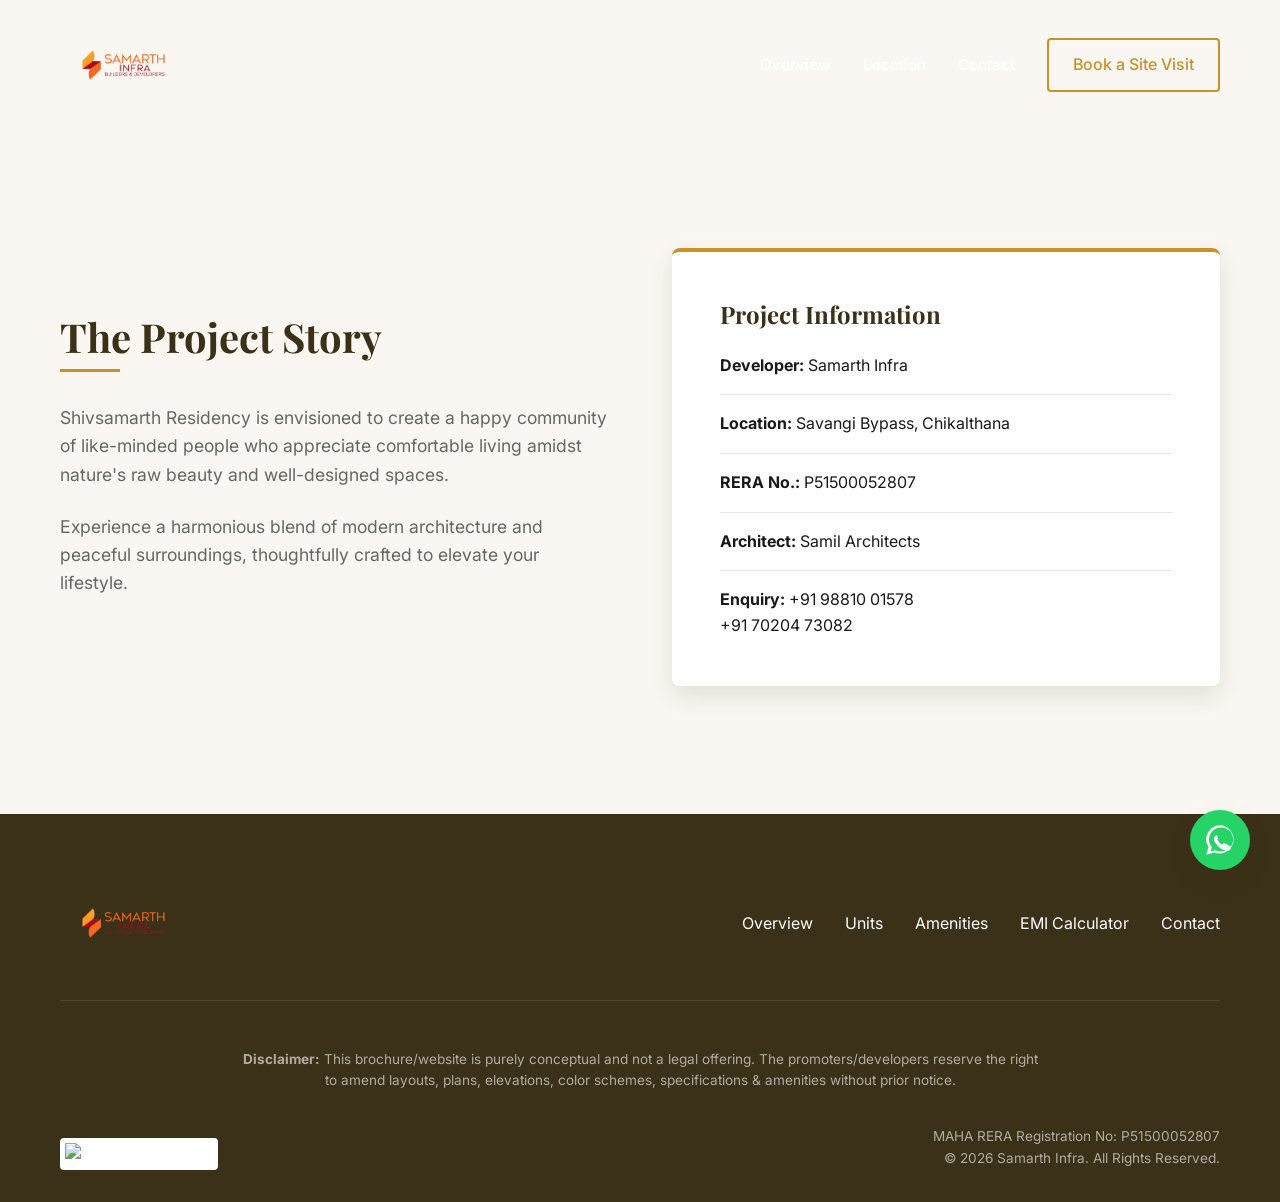
==== about.html @ a3a8f121 "commit" ====
<!DOCTYPE html>
<html lang="en">
<head>
    <meta charset="UTF-8">
    <meta name="viewport" content="width=device-width, initial-scale=1.0">
    <title>About Us - Shivsamarth Residency</title>
    <meta name="description" content="Learn more about Shivsamarth Residency and Samarth Infra developers.">
    
    <!-- Google Fonts -->
    <link rel="preconnect" href="https://fonts.googleapis.com">
    <link rel="preconnect" href="https://fonts.gstatic.com" crossorigin>
    <link href="https://fonts.googleapis.com/css2?family=Inter:wght@400;500;600;700&family=Playfair+Display:ital,wght@0,500;0,600;0,700;1,500&display=swap" rel="stylesheet">
    
    <!-- CSS -->
    <link rel="stylesheet" href="styles.css">
    <style>
        /* Add top padding to account for sticky navbar on standalone pages */
        .page-content {
            padding-top: 120px;
        }
    </style>
</head>
<body>

    <!-- Sticky Navigation Bar -->
    <nav id="navbar" class="navbar scrolled">
        <div class="nav-container">
            <a href="index.html" class="logo"><img src="assets/logo.png" alt="Samarth Infra Logo" class="logo-img"></a>
            
            <div class="nav-links">
                <a href="about.html" class="active">Overview</a>
                <a href="index.html#location">Location</a>
                <a href="contact.html">Contact</a>
                <a href="contact.html" class="btn btn-gold nav-cta">Book a Site Visit</a>
            </div>

            <button class="hamburger" id="hamburger" aria-label="Toggle navigation">
                <span class="bar"></span>
                <span class="bar"></span>
                <span class="bar"></span>
            </button>
        </div>
    </nav>

    <!-- Mobile Menu Overlay -->
    <div id="mobile-menu" class="mobile-menu">
        <div class="mobile-nav-links">
            <a href="about.html" class="mobile-link">Overview</a>
            <a href="index.html#units" class="mobile-link">Units</a>
            <a href="index.html#specifications" class="mobile-link">Amenities</a>
            <a href="index.html#location" class="mobile-link">Location</a>
            <a href="contact.html" class="mobile-link">Contact</a>
            <a href="contact.html" class="btn btn-gold mobile-cta">Book a Site Visit</a>
        </div>
    </div>

    <!-- Page Content -->
    <div class="page-content">
        <!-- About the Project -->
        <section id="about" class="about section-reveal visible">
            <div class="container about-container">
                <div class="about-text">
                    <h2 class="section-title">The Project Story</h2>
                    <p>Shivsamarth Residency is envisioned to create a happy community of like-minded people who appreciate comfortable living amidst nature's raw beauty and well-designed spaces.</p>
                    <p>Experience a harmonious blend of modern architecture and peaceful surroundings, thoughtfully crafted to elevate your lifestyle.</p>
                </div>
                <div class="about-card">
                    <h3>Project Information</h3>
                    <ul class="info-list">
                        <li><strong>Developer:</strong> Samarth Infra</li>
                        <li><strong>Location:</strong> Savangi Bypass, Chikalthana</li>
                        <li><strong>RERA No.:</strong> P51500052807</li>
                        <li><strong>Architect:</strong> Samil Architects</li>
                        <li><strong>Enquiry:</strong> +91 98810 01578 <br> +91 70204 73082</li>
                    </ul>
                </div>
            </div>
        </section>
    </div>

    <!-- Footer -->
    <footer id="footer" class="footer">
        <div class="container">
            <div class="footer-top">
                <div class="footer-logo">
                    <a href="index.html"><img src="assets/logo.png" alt="Samarth Infra Logo" class="logo-img"></a>
                </div>
                <div class="footer-links">
                    <a href="about.html">Overview</a>
                    <a href="index.html#units">Units</a>
                    <a href="index.html#specifications">Amenities</a>
                    <a href="index.html#emi">EMI Calculator</a>
                    <a href="contact.html">Contact</a>
                </div>
            </div>
            <div class="footer-bottom">
                <p class="disclaimer">
                    <strong>Disclaimer:</strong> This brochure/website is purely conceptual and not a legal offering. The promoters/developers reserve the right to amend layouts, plans, elevations, color schemes, specifications & amenities without prior notice.
                </p>
                <div class="footer-meta" style="display:flex; justify-content:space-between; align-items:flex-end;">
                    <div class="footer-qr" style="margin-top: 1rem;">
                        <img src="https://api.qrserver.com/v1/create-qr-code/?size=100x100&data=https://maharerait.mahaonline.gov.in/PrintPreview/PrintPreview?q=P51500052807" alt="MahaRERA QR Code" style="background:#fff; padding:5px; border-radius:4px;">
                    </div>
                    <div style="text-align: right;">
                        <p>MAHA RERA Registration No: P51500052807</p>
                        <p>&copy; 2026 Samarth Infra. All Rights Reserved.</p>
                    </div>
                </div>
            </div>
        </div>
    </footer>

    <!-- Floating Mobile "Book Site Visit" Bar (Mobile Only) -->
    <div class="mobile-sticky-bottom">
        <a href="contact.html" class="btn btn-gold-filled w-100">Book A Site Visit</a>
    </div>

    <!-- Floating WhatsApp Button -->
    <a href="https://wa.me/919881001578?text=Hi,%20I'm%20interested%20in%20Shivsamarth%20Residency.%20Please%20share%20details." class="whatsapp-float" target="_blank" aria-label="Chat on WhatsApp">
        <svg viewBox="0 0 32 32" fill="currentColor"><path d="M16 2a13 13 0 0 0-11 20l-2 7 7-2a13 13 0 1 0 6-25zm0 24a11 11 0 0 1-5-1l-4 1 1-4a11 11 0 1 1 8 4zm5-7c-.3 0-1.5-.7-1.7-.8-.2-.1-.4-.2-.5.1-.2.2-.6.8-.8 1-.1.2-.3.2-.6.1-1-.4-1.9-.9-2.7-1.8-.6-.7-1.1-1.6-1.5-2.5-.1-.2 0-.3.1-.4.1-.1.2-.3.4-.4.1-.1.2-.3.2-.4s-.1-.3-.2-.5c-.1-.3-.5-1.2-.7-1.7-.2-.4-.3-.4-.5-.4h-.4c-.2 0-.4.1-.6.3-.6.6-1.5 1.5-1.5 3.3s1.5 3.7 1.8 3.9c.2.3 2.6 4.1 6.3 5.7 2.2.9 3.5 1 4.5.9 1.1-.1 2.3-.9 2.6-1.9.3-1 .3-1.8.2-1.9-.2-.2-.4-.3-.7-.4z"/></svg>
    </a>

    <!-- Scripts -->
    <script src="script.js"></script>
</body>
</html>
---- styles.css ----
/* ==========================================================================
   CSS Variables & Reset
   ========================================================================== */
:root {
    --primary-dark: #3B3018; /* Deep Olive/Dark Brown */
    --accent-gold: #C8922A; /* Warm Gold/Amber */
    --accent-gold-hover: #b07e21;
    --bg-cream: #FAF7F2; /* Off-white Cream */
    --bg-white: #FFFFFF;
    --text-dark: #1a1a1a;
    --text-light: #666666;
    --border-color: #e5e5e5;
    
    --font-heading: 'Playfair Display', serif;
    --font-body: 'Inter', sans-serif;
    
    --transition: all 0.3s ease;
    --shadow-sm: 0 2px 8px rgba(0,0,0,0.05);
    --shadow-md: 0 4px 12px rgba(59, 48, 24, 0.08);
    --shadow-lg: 0 10px 24px rgba(59, 48, 24, 0.12);
}

* {
    margin: 0;
    padding: 0;
    box-sizing: border-box;
}

html {
    scroll-behavior: smooth;
    font-size: 16px;
}

body {
    font-family: var(--font-body);
    background-color: var(--bg-cream);
    color: var(--text-dark);
    line-height: 1.6;
    overflow-x: hidden;
}

h1, h2, h3, h4, h5, h6 {
    font-family: var(--font-heading);
    color: var(--primary-dark);
    line-height: 1.2;
}

a {
    text-decoration: none;
    color: inherit;
    transition: var(--transition);
}

ul {
    list-style: none;
}

img, svg {
    max-width: 100%;
    height: auto;
    display: block;
}

/* ==========================================================================
   Utility Classes
   ========================================================================== */
.container {
    max-width: 1200px;
    margin: 0 auto;
    padding: 0 20px;
}

.text-center { text-align: center; }
.mt-2 { margin-top: 0.5rem; }
.mt-3 { margin-top: 1rem; }
.mt-4 { margin-top: 2rem; }
.mb-4 { margin-bottom: 2rem; }
.w-100 { width: 100%; }
.text-gold { color: var(--accent-gold); }
.text-muted { color: var(--text-light); }
.text-small { font-size: 0.875rem; }

.section-title {
    font-size: 2.5rem;
    margin-bottom: 2rem;
    position: relative;
    display: inline-block;
}

.text-center .section-title {
    display: block;
}

.section-title::after {
    content: '';
    display: block;
    width: 60px;
    height: 3px;
    background: var(--accent-gold);
    margin: 0.5rem 0 0;
}

.text-center .section-title::after {
    margin: 0.5rem auto 0;
}

/* Scroll Animation Base */
.section-reveal {
    opacity: 0;
    transform: translateY(30px);
    transition: opacity 0.8s ease-out, transform 0.8s ease-out;
}
.section-reveal.visible {
    opacity: 1;
    transform: translateY(0);
}

/* Buttons */
.btn {
    display: inline-block;
    padding: 12px 24px;
    border-radius: 4px;
    font-weight: 500;
    cursor: pointer;
    text-align: center;
    border: 2px solid transparent;
}

.btn-gold {
    color: var(--accent-gold);
    border-color: var(--accent-gold);
}

.btn-gold:hover {
    background: var(--accent-gold);
    color: var(--bg-white);
}

.btn-gold-filled {
    background: var(--accent-gold);
    color: var(--bg-white);
}

.btn-gold-filled:hover {
    background: var(--accent-gold-hover);
}

.btn-outline {
    border-color: var(--bg-white);
    color: var(--bg-white);
}

.btn-outline:hover {
    background: var(--bg-white);
    color: var(--primary-dark);
}

/* Cards */
.card {
    background: var(--bg-white);
    border-radius: 8px;
    padding: 2rem;
    box-shadow: var(--shadow-md);
}

/* ==========================================================================
   Placeholders
   ========================================================================== */
.img-placeholder {
    background: #e0e0e0;
    display: flex;
    align-items: center;
    justify-content: center;
    color: #888;
    text-align: center;
    font-weight: 500;
    min-height: 300px;
}

/* ==========================================================================
   Navigation
   ========================================================================== */
.navbar {
    position: fixed;
    top: 0;
    left: 0;
    width: 100%;
    z-index: 1000;
    background: transparent;
    transition: var(--transition);
    padding: 20px 0;
}

.navbar.scrolled {
    background: var(--bg-white);
    box-shadow: var(--shadow-sm);
    padding: 15px 0;
}

.nav-container {
    max-width: 1200px;
    margin: 0 auto;
    padding: 0 20px;
    display: flex;
    justify-content: space-between;
    align-items: center;
}

.logo {
    font-family: var(--font-heading);
    font-size: 1.5rem;
    font-weight: 700;
    color: var(--bg-white);
    display: flex;
    align-items: center;
}

.logo-img {
    height: 90px; /* Increased logo size */
    width: auto;
    object-fit: contain;
}

.navbar.scrolled .logo {
    color: var(--primary-dark);
}

.logo span {
    font-weight: 400;
    font-style: italic;
}

.nav-links {
    display: flex;
    align-items: center;
    gap: 2rem;
}

.nav-links a:not(.btn) {
    color: var(--bg-white);
    font-weight: 500;
    font-size: 0.95rem;
}

.navbar.scrolled .nav-links a:not(.btn) {
    color: var(--text-dark);
}

.nav-links a:not(.btn):hover {
    color: var(--accent-gold);
}

/* Hamburger */
.hamburger {
    display: none;
    background: none;
    border: none;
    cursor: pointer;
}

.hamburger .bar {
    display: block;
    width: 25px;
    height: 3px;
    margin: 5px auto;
    background-color: var(--bg-white);
    transition: var(--transition);
}

.navbar.scrolled .hamburger .bar {
    background-color: var(--primary-dark);
}

/* Mobile Menu */
.mobile-menu {
    position: fixed;
    top: 0;
    right: -100%;
    width: 80%;
    max-width: 300px;
    height: 100vh;
    background: var(--bg-white);
    z-index: 999;
    box-shadow: -5px 0 15px rgba(0,0,0,0.1);
    transition: 0.4s ease;
    display: flex;
    flex-direction: column;
    padding: 80px 30px 30px;
}

.mobile-menu.active {
    right: 0;
}

.mobile-nav-links {
    display: flex;
    flex-direction: column;
    gap: 1.5rem;
}

.mobile-link {
    font-size: 1.2rem;
    font-weight: 500;
    color: var(--primary-dark);
}

.mobile-link:hover {
    color: var(--accent-gold);
}

.mobile-cta {
    margin-top: 1rem;
    text-align: center;
}

/* ==========================================================================
   Hero Section
   ========================================================================== */
.hero {
    position: relative;
    height: 100vh;
    min-height: 600px;
    display: flex;
    align-items: center;
    padding-top: 80px;
}

.hero-slideshow {
    position: absolute;
    top: 0;
    left: 0;
    width: 100%;
    height: 100%;
    z-index: -2;
    overflow: hidden;
}

.hero-slideshow .slide {
    position: absolute;
    top: 0;
    left: 0;
    width: 100%;
    height: 100%;
    object-fit: cover;
    opacity: 0;
    transition: opacity 1.5s ease-in-out;
}

.hero-slideshow .slide.active {
    opacity: 1;
}

.hero-bg-overlay {
    position: absolute;
    top: 0;
    left: 0;
    width: 100%;
    height: 100%;
    background: linear-gradient(rgba(59, 48, 24, 0.7), rgba(59, 48, 24, 0.4));
    z-index: -1;
}

.hero-content {
    max-width: 1200px;
    margin: 0 auto;
    padding: 0 20px;
    width: 100%;
    position: relative;
}

.hero-title {
    font-size: 4rem;
    color: var(--bg-white);
    max-width: 800px;
    margin-bottom: 1rem;
}

.hero-subtitle {
    font-size: 1.25rem;
    color: var(--bg-cream);
    margin-bottom: 2.5rem;
    max-width: 600px;
}

.hero-cta-group {
    display: flex;
    gap: 1rem;
}

.rera-badge {
    position: absolute;
    bottom: -150px;
    right: 20px;
    background: var(--bg-white);
    padding: 10px 20px;
    border-radius: 30px;
    font-size: 0.9rem;
    font-weight: 600;
    color: var(--primary-dark);
    box-shadow: var(--shadow-lg);
    display: flex;
    align-items: center;
    gap: 8px;
    animation: float 3s ease-in-out infinite;
}

.rera-badge .tick {
    color: #28a745;
    background: rgba(40, 167, 69, 0.1);
    border-radius: 50%;
    width: 20px;
    height: 20px;
    display: inline-flex;
    align-items: center;
    justify-content: center;
    font-size: 0.7rem;
}

@keyframes float {
    0% { transform: translateY(0px); }
    50% { transform: translateY(-10px); }
    100% { transform: translateY(0px); }
}

/* ==========================================================================
   Highlights Section
   ========================================================================== */
.highlights {
    padding: 4rem 0;
    background: var(--primary-dark);
    color: var(--bg-white);
    margin-top: -2px; /* Prevent gap */
}

.highlights-grid {
    display: grid;
    grid-template-columns: repeat(5, 1fr);
    gap: 2rem;
    text-align: center;
}

.highlight-card .counter, .highlight-card .counter-text {
    font-size: 3rem;
    font-family: var(--font-heading);
    color: var(--accent-gold);
    margin-bottom: 0.5rem;
}

.highlight-card p {
    font-size: 0.9rem;
    text-transform: uppercase;
    letter-spacing: 1px;
    color: var(--bg-cream);
}

/* ==========================================================================
   About Section
   ========================================================================== */
.about {
    padding: 8rem 0;
}

.about-container {
    display: grid;
    grid-template-columns: 1fr 1fr;
    gap: 4rem;
    align-items: center;
}

.about-text p {
    font-size: 1.1rem;
    color: var(--text-light);
    margin-bottom: 1.5rem;
}

.about-card {
    background: var(--bg-white);
    padding: 3rem;
    border-radius: 8px;
    box-shadow: var(--shadow-lg);
    border-top: 4px solid var(--accent-gold);
}

.about-card h3 {
    margin-bottom: 1.5rem;
    font-size: 1.5rem;
}

.info-list li {
    margin-bottom: 1rem;
    padding-bottom: 1rem;
    border-bottom: 1px solid var(--border-color);
}

.info-list li:last-child {
    margin-bottom: 0;
    padding-bottom: 0;
    border-bottom: none;
}

/* ==========================================================================
   Unit Types Section
   ========================================================================== */
.units {
    padding: 8rem 0;
    background: var(--bg-white);
}

.tabs-nav {
    display: flex;
    justify-content: center;
    gap: 1rem;
    margin-bottom: 3rem;
    flex-wrap: wrap;
}

.tab-btn {
    padding: 12px 24px;
    background: var(--bg-cream);
    border: 1px solid var(--border-color);
    border-radius: 30px;
    font-family: var(--font-body);
    font-weight: 500;
    color: var(--text-light);
    cursor: pointer;
    transition: var(--transition);
}

.tab-btn.active {
    background: var(--primary-dark);
    color: var(--bg-white);
    border-color: var(--primary-dark);
}

.tab-content {
    display: none;
    animation: fadeIn 0.5s ease;
}

.tab-content.active {
    display: block;
}

@keyframes fadeIn {
    from { opacity: 0; transform: translateY(10px); }
    to { opacity: 1; transform: translateY(0); }
}

.unit-layout {
    display: grid;
    grid-template-columns: 1fr 2fr;
    gap: 2rem;
}

.unit-details h3 {
    font-size: 1.8rem;
    margin-bottom: 1rem;
}

.unit-details p {
    margin-bottom: 0.5rem;
}

.unit-details hr {
    border: 0;
    height: 1px;
    background: var(--border-color);
    margin: 1.5rem 0;
}

.unit-details h4 {
    margin-bottom: 1rem;
}

.unit-details ul {
    list-style: disc inside;
    color: var(--text-light);
}

.unit-details ul li {
    margin-bottom: 0.5rem;
}

/* ==========================================================================
   Specifications Section
   ========================================================================== */
.specifications {
    padding: 8rem 0;
}

.specs-grid {
    display: grid;
    grid-template-columns: repeat(4, 1fr);
    gap: 2rem;
}

.spec-card {
    background: var(--bg-white);
    padding: 2rem;
    border-radius: 8px;
    text-align: center;
    border: 1px solid var(--border-color);
    transition: var(--transition);
}

.spec-card:hover {
    transform: translateY(-10px);
    box-shadow: var(--shadow-lg);
    border-color: var(--accent-gold);
}

.spec-icon {
    width: 60px;
    height: 60px;
    margin: 0 auto 1.5rem;
    background: rgba(200, 146, 42, 0.1);
    border-radius: 50%;
    display: flex;
    align-items: center;
    justify-content: center;
    color: var(--accent-gold);
}

.spec-icon svg {
    width: 30px;
    height: 30px;
}

.spec-card h3 {
    font-size: 1.25rem;
    margin-bottom: 0.5rem;
}

.spec-card p {
    font-size: 0.9rem;
    color: var(--text-light);
}

/* ==========================================================================
   Location Section
   ========================================================================== */
.location {
    padding: 8rem 0;
    background: var(--primary-dark);
    color: var(--bg-white);
}

.location .section-title {
    color: var(--bg-white);
}

.location-container {
    background: var(--bg-white);
    color: var(--text-dark);
    padding: 0;
    overflow: hidden;
}

.location-tabs-nav {
    display: flex;
    border-bottom: 1px solid var(--border-color);
}

.loc-tab-btn {
    flex: 1;
    padding: 15px;
    background: none;
    border: none;
    border-bottom: 3px solid transparent;
    font-family: var(--font-heading);
    font-weight: 600;
    font-size: 1.1rem;
    color: var(--text-light);
    cursor: pointer;
    transition: var(--transition);
}

.loc-tab-btn.active {
    color: var(--accent-gold);
    border-bottom-color: var(--accent-gold);
}

.location-contents {
    padding: 2rem;
}

.loc-list {
    display: none;
}

.loc-list.active {
    display: block;
    animation: fadeIn 0.4s ease;
}

.loc-list ul {
    display: grid;
    grid-template-columns: repeat(3, 1fr);
    gap: 1.5rem;
}

.loc-list li {
    display: flex;
    justify-content: space-between;
    align-items: center;
    padding-bottom: 0.5rem;
    border-bottom: 1px dashed var(--border-color);
}

.badge {
    background: rgba(200, 146, 42, 0.1);
    color: var(--accent-gold);
    padding: 4px 8px;
    border-radius: 4px;
    font-size: 0.8rem;
    font-weight: 600;
}

/* ==========================================================================
   EMI Section
   ========================================================================== */
.emi {
    padding: 8rem 0;
}

.emi-grid {
    display: grid;
    grid-template-columns: 1fr 1.5fr;
    gap: 4rem;
    align-items: start;
}

.emi-info p {
    font-size: 1.1rem;
    color: var(--text-light);
}

.form-group {
    margin-bottom: 1.5rem;
}

.form-group label {
    display: block;
    font-weight: 500;
    margin-bottom: 0.5rem;
}

input[type="range"] {
    width: 100%;
    accent-color: var(--accent-gold);
}

.radio-group .radios {
    display: flex;
    gap: 1rem;
}

.radios label {
    font-weight: 400;
    display: flex;
    align-items: center;
    gap: 5px;
    cursor: pointer;
}

.num-input {
    width: 100%;
    padding: 10px;
    border: 1px solid var(--border-color);
    border-radius: 4px;
    font-family: var(--font-body);
}

.emi-results {
    display: grid;
    grid-template-columns: repeat(3, 1fr);
    gap: 1rem;
    margin-top: 2rem;
    padding-top: 2rem;
    border-top: 1px solid var(--border-color);
}

.result-box {
    background: var(--bg-cream);
    padding: 1rem;
    border-radius: 8px;
    text-align: center;
}

.result-box.primary-result {
    background: rgba(200, 146, 42, 0.1);
    transform: scale(1.05); border: 1px solid var(--accent-gold);
}

.result-box h4 {
    font-family: var(--font-body);
    font-size: 0.9rem;
    color: var(--text-light);
    margin-bottom: 0.5rem;
}

.result-box p {
    font-weight: 700;
    font-size: 1.25rem;
}

.result-box.primary-result p {
    font-size: 1.5rem;
}

/* ==========================================================================
   Why Choose Us Section
   ========================================================================== */
.why-us {
    padding: 4rem 0 8rem;
}

.why-grid {
    display: grid;
    grid-template-columns: repeat(4, 1fr);
    gap: 2rem;
}

.why-card {
    background: var(--bg-white);
    padding: 2rem;
    border-radius: 8px;
    text-align: center;
    border: 1px solid var(--border-color);
    border-bottom: 4px solid var(--accent-gold);
    box-shadow: var(--shadow-sm);
}

.why-card h4 {
    font-size: 1.1rem;
    margin-bottom: 0.5rem;
}

.why-card p {
    font-size: 0.9rem;
    color: var(--text-light);
}

/* ==========================================================================
   Team Section
   ========================================================================== */
.team {
    padding: 4rem 0 8rem;
    background: var(--bg-white);
}

.team-flex {
    display: flex;
    justify-content: center;
    gap: 3rem;
    flex-wrap: wrap;
}

.team-member {
    text-align: center;
}

.avatar {
    width: 80px;
    height: 80px;
    border-radius: 50%;
    background: var(--bg-cream);
    color: var(--primary-dark);
    display: flex;
    align-items: center;
    justify-content: center;
    font-family: var(--font-heading);
    font-size: 1.5rem;
    font-weight: 700;
    margin: 0 auto 1rem;
    border: 2px solid var(--accent-gold);
}

.team-member h5 {
    font-size: 1.1rem;
    margin-bottom: 0.2rem;
}

.team-member p {
    font-size: 0.85rem;
    color: var(--text-light);
}

/* ==========================================================================
   Contact Section
   ========================================================================== */
.contact {
    padding: 8rem 0;
}

.contact-grid {
    display: grid;
    grid-template-columns: 1fr 1fr;
    gap: 4rem;
}

.contact-block {
    margin-bottom: 1.5rem;
}

.contact-block strong {
    display: block;
    color: var(--primary-dark);
    margin-bottom: 0.2rem;
}

.contact-block p {
    color: var(--text-light);
}

.qr-placeholder {
    width: 150px;
    height: 150px;
    background: #e0e0e0;
    display: flex;
    align-items: center;
    justify-content: center;
    text-align: center;
    font-size: 0.8rem;
    color: #888;
    border: 5px solid var(--bg-white);
    outline: 1px solid var(--border-color);
}

.contact-form h3 {
    font-size: 1.8rem;
    margin-bottom: 1.5rem;
}

.contact-form input,
.contact-form select,
.contact-form textarea {
    width: 100%;
    padding: 12px;
    border: 1px solid var(--border-color);
    border-radius: 4px;
    font-family: var(--font-body);
    font-size: 1rem;
    background: var(--bg-cream);
}

.contact-form input:focus,
.contact-form select:focus,
.contact-form textarea:focus {
    outline: none;
    border-color: var(--accent-gold);
}

.success-message {
    color: #28a745;
    background: rgba(40, 167, 69, 0.1);
    padding: 10px;
    border-radius: 4px;
    font-size: 0.9rem;
    text-align: center;
}

/* ==========================================================================
   Footer
   ========================================================================== */
.footer {
    background: var(--primary-dark);
    color: var(--bg-white);
    padding: 4rem 0 2rem;
}

.footer-top {
    display: flex;
    justify-content: space-between;
    align-items: center;
    margin-bottom: 3rem;
    border-bottom: 1px solid rgba(255,255,255,0.1);
    padding-bottom: 2rem;
}

.footer-logo a {
    font-family: var(--font-heading);
    font-size: 2rem;
    font-weight: 700;
}

.footer-logo span {
    font-weight: 400;
    font-style: italic;
    color: var(--accent-gold);
}

.footer-links {
    display: flex;
    gap: 2rem;
}

.footer-links a:hover {
    color: var(--accent-gold);
}

.footer-bottom {
    text-align: center;
    font-size: 0.85rem;
    color: rgba(255,255,255,0.6);
}

.disclaimer {
    max-width: 800px;
    margin: 0 auto 2rem;
    line-height: 1.5;
}

.footer-meta {
    display: flex;
    justify-content: space-between;
}

/* ==========================================================================
   Floating Elements
   ========================================================================== */
.whatsapp-float {
    position: fixed;
    bottom: 30px;
    right: 30px;
    background-color: #25d366;
    color: #FFF;
    border-radius: 50%;
    width: 60px;
    height: 60px;
    display: flex;
    align-items: center;
    justify-content: center;
    font-size: 30px;
    box-shadow: var(--shadow-lg);
    z-index: 100;
    transition: transform 0.3s ease;
}

.whatsapp-float svg {
    width: 35px;
    height: 35px;
}

.whatsapp-float:hover {
    transform: scale(1.1);
}

.mobile-sticky-bottom {
    display: none;
    position: fixed;
    bottom: 0;
    left: 0;
    width: 100%;
    background: var(--bg-white);
    padding: 10px 20px;
    box-shadow: 0 -2px 10px rgba(0,0,0,0.1);
    z-index: 99;
}

/* ==========================================================================
   Responsive Design (Media Queries)
   ========================================================================== */
@media (max-width: 1024px) {
    .hero-title { font-size: 3rem; }
    .highlights-grid { grid-template-columns: repeat(3, 1fr); }
    .specs-grid { grid-template-columns: repeat(2, 1fr); }
    .unit-layout { grid-template-columns: 1fr; }
    .img-placeholder { min-height: 400px; }
    .loc-list ul { grid-template-columns: repeat(2, 1fr); }
    .emi-grid { grid-template-columns: 1fr; }
    .why-grid { grid-template-columns: repeat(2, 1fr); }
    .contact-grid { grid-template-columns: 1fr; }
    .rera-badge { bottom: 20px; right: 20px; }
}

@media (max-width: 768px) {
    /* Mobile Nav */
    .nav-links { display: none; }
    .hamburger { display: block; }
    
    .hero-title { font-size: 2.2rem; }
    .hero-subtitle { font-size: 1rem; }
    .hero-cta-group { flex-direction: column; }
    
    .highlights-grid { grid-template-columns: repeat(2, 1fr); }
    .highlights-grid .highlight-card:last-child { grid-column: span 2; }
    
    .about-container { grid-template-columns: 1fr; gap: 2rem; }
    
    .loc-list ul { grid-template-columns: 1fr; }
    .location-tabs-nav { flex-direction: column; }
    .loc-tab-btn { border-bottom: none; border-left: 3px solid transparent; text-align: left; }
    .loc-tab-btn.active { border-bottom: none; border-left-color: var(--accent-gold); }
    
    .emi-results { grid-template-columns: 1fr; }
    
    .why-grid { grid-template-columns: 1fr; }
    
    .footer-top { flex-direction: column; gap: 2rem; text-align: center; }
    .footer-links { flex-direction: column; gap: 1rem; }
    .footer-meta { flex-direction: column; gap: 1rem; }
    
    /* Mobile sticky CTA */
    .mobile-sticky-bottom { display: block; }
    .whatsapp-float { bottom: 85px; right: 20px; width: 50px; height: 50px; }
    .whatsapp-float svg { width: 30px; height: 30px; }
}
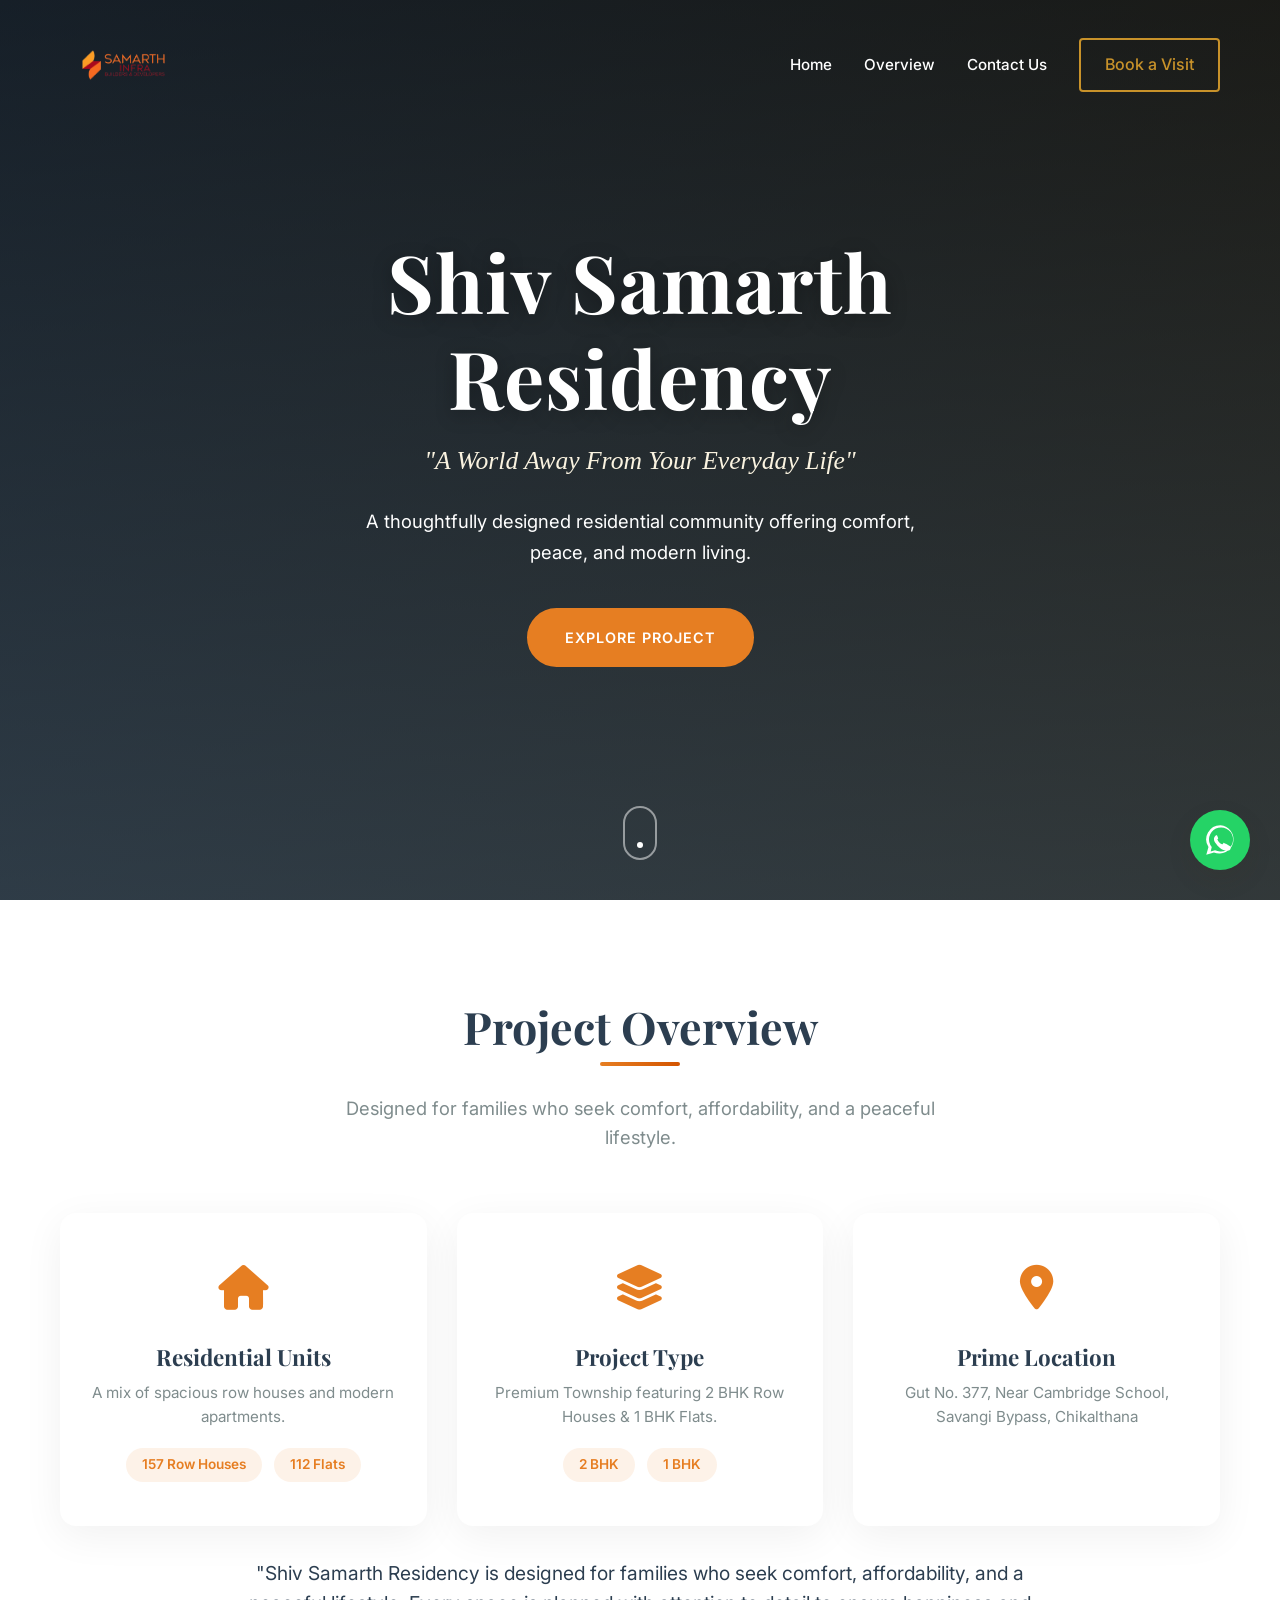
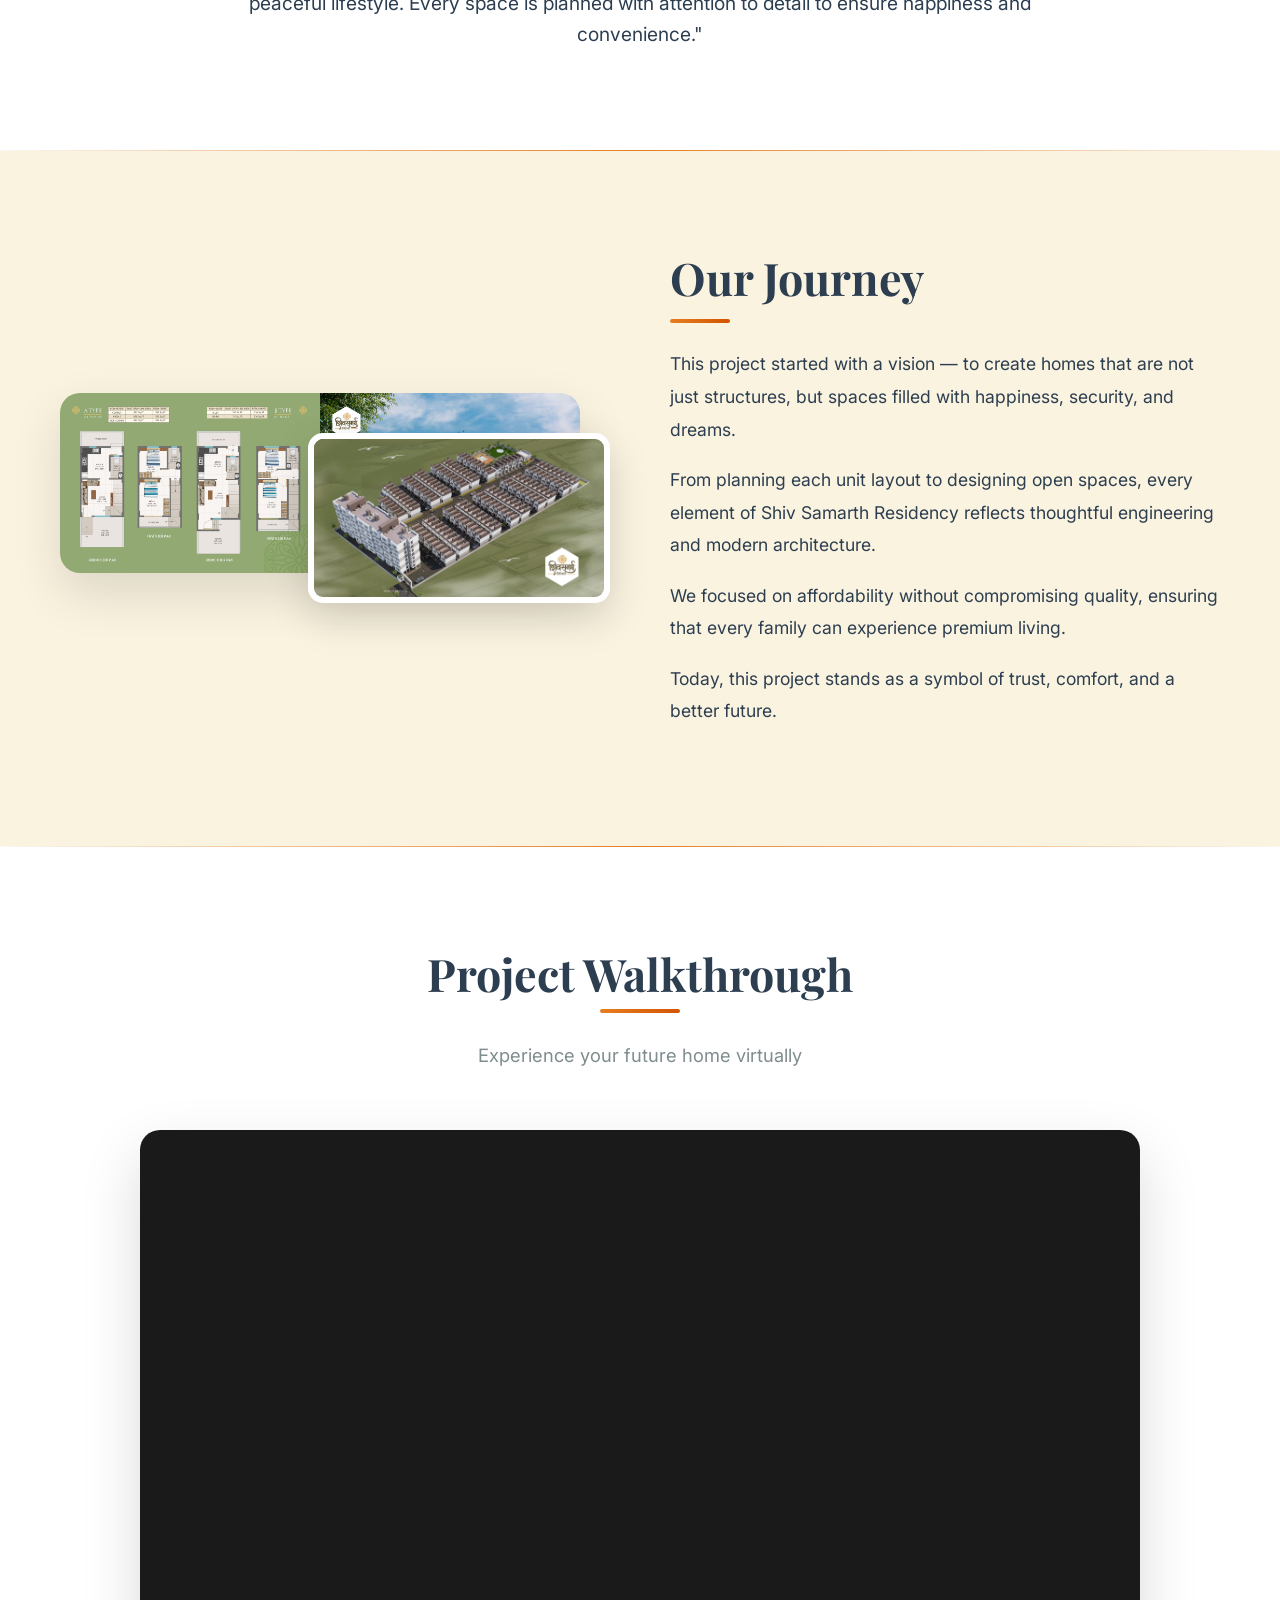
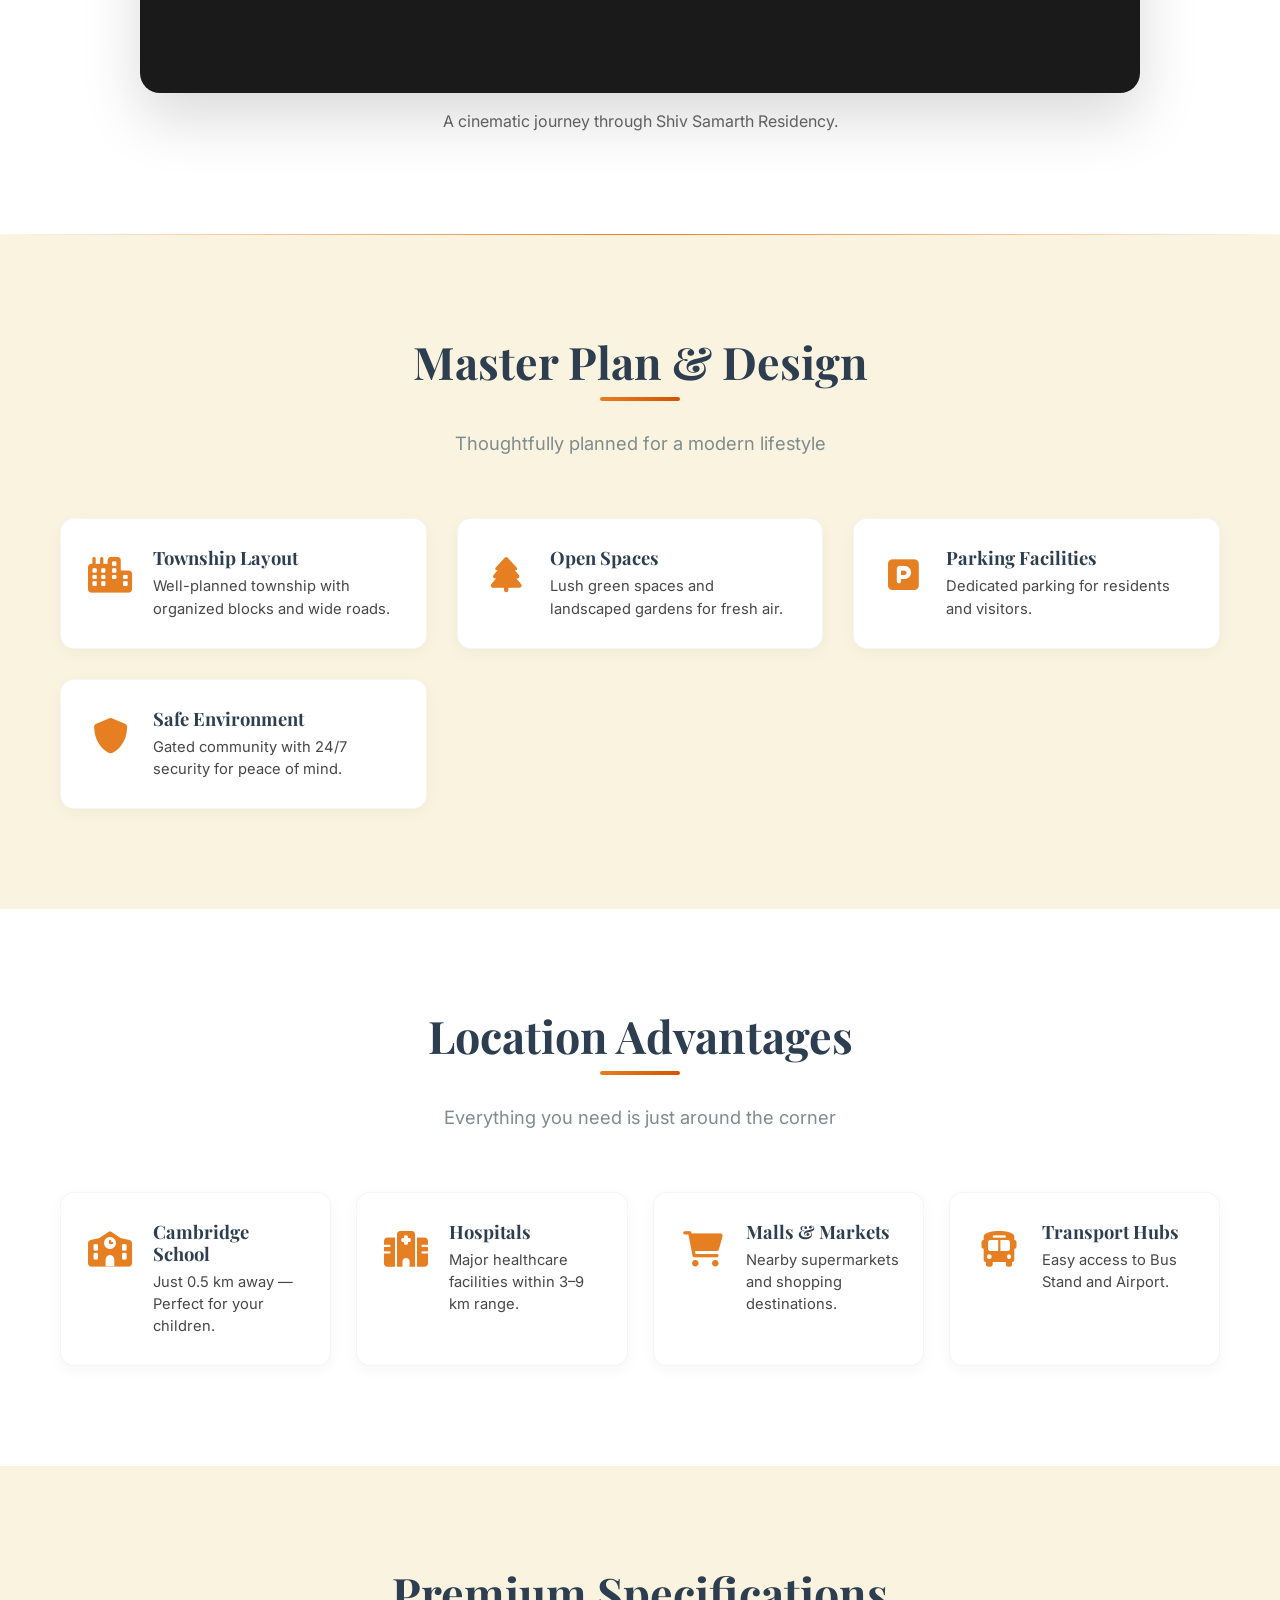
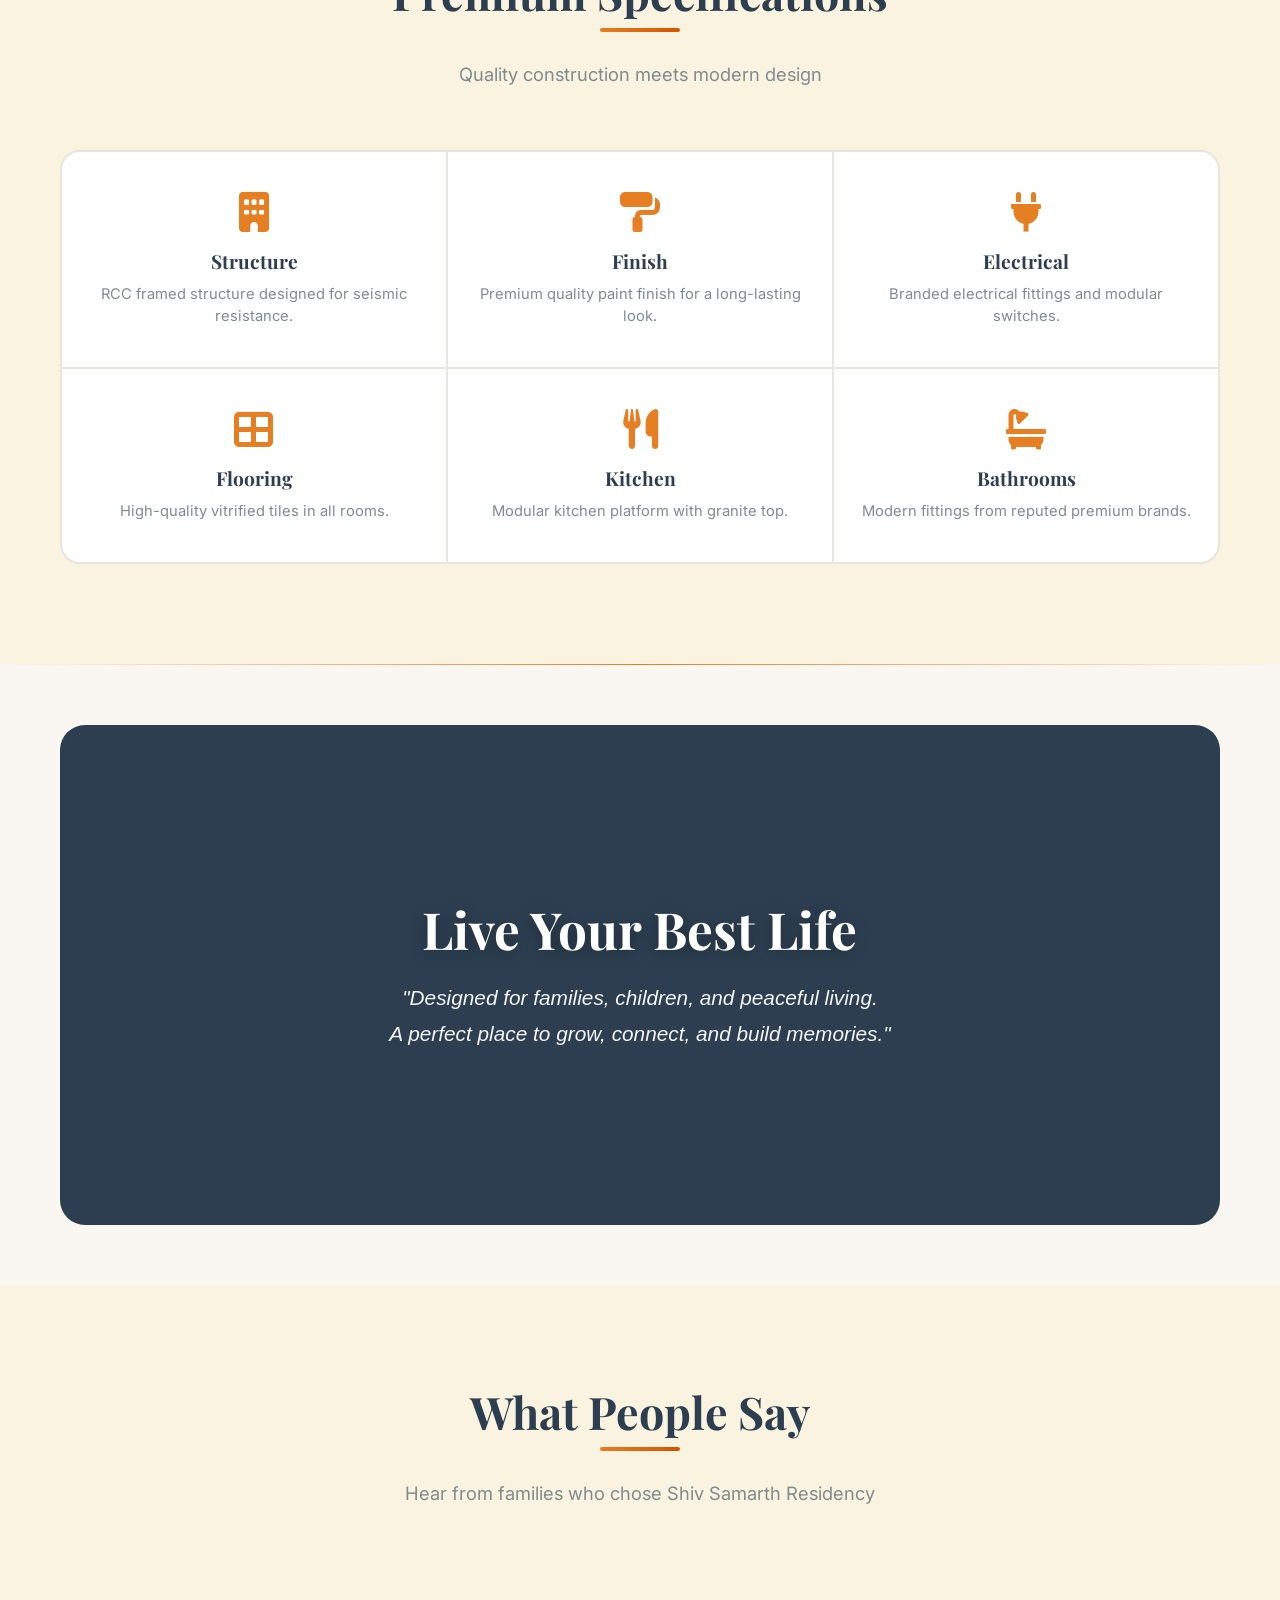
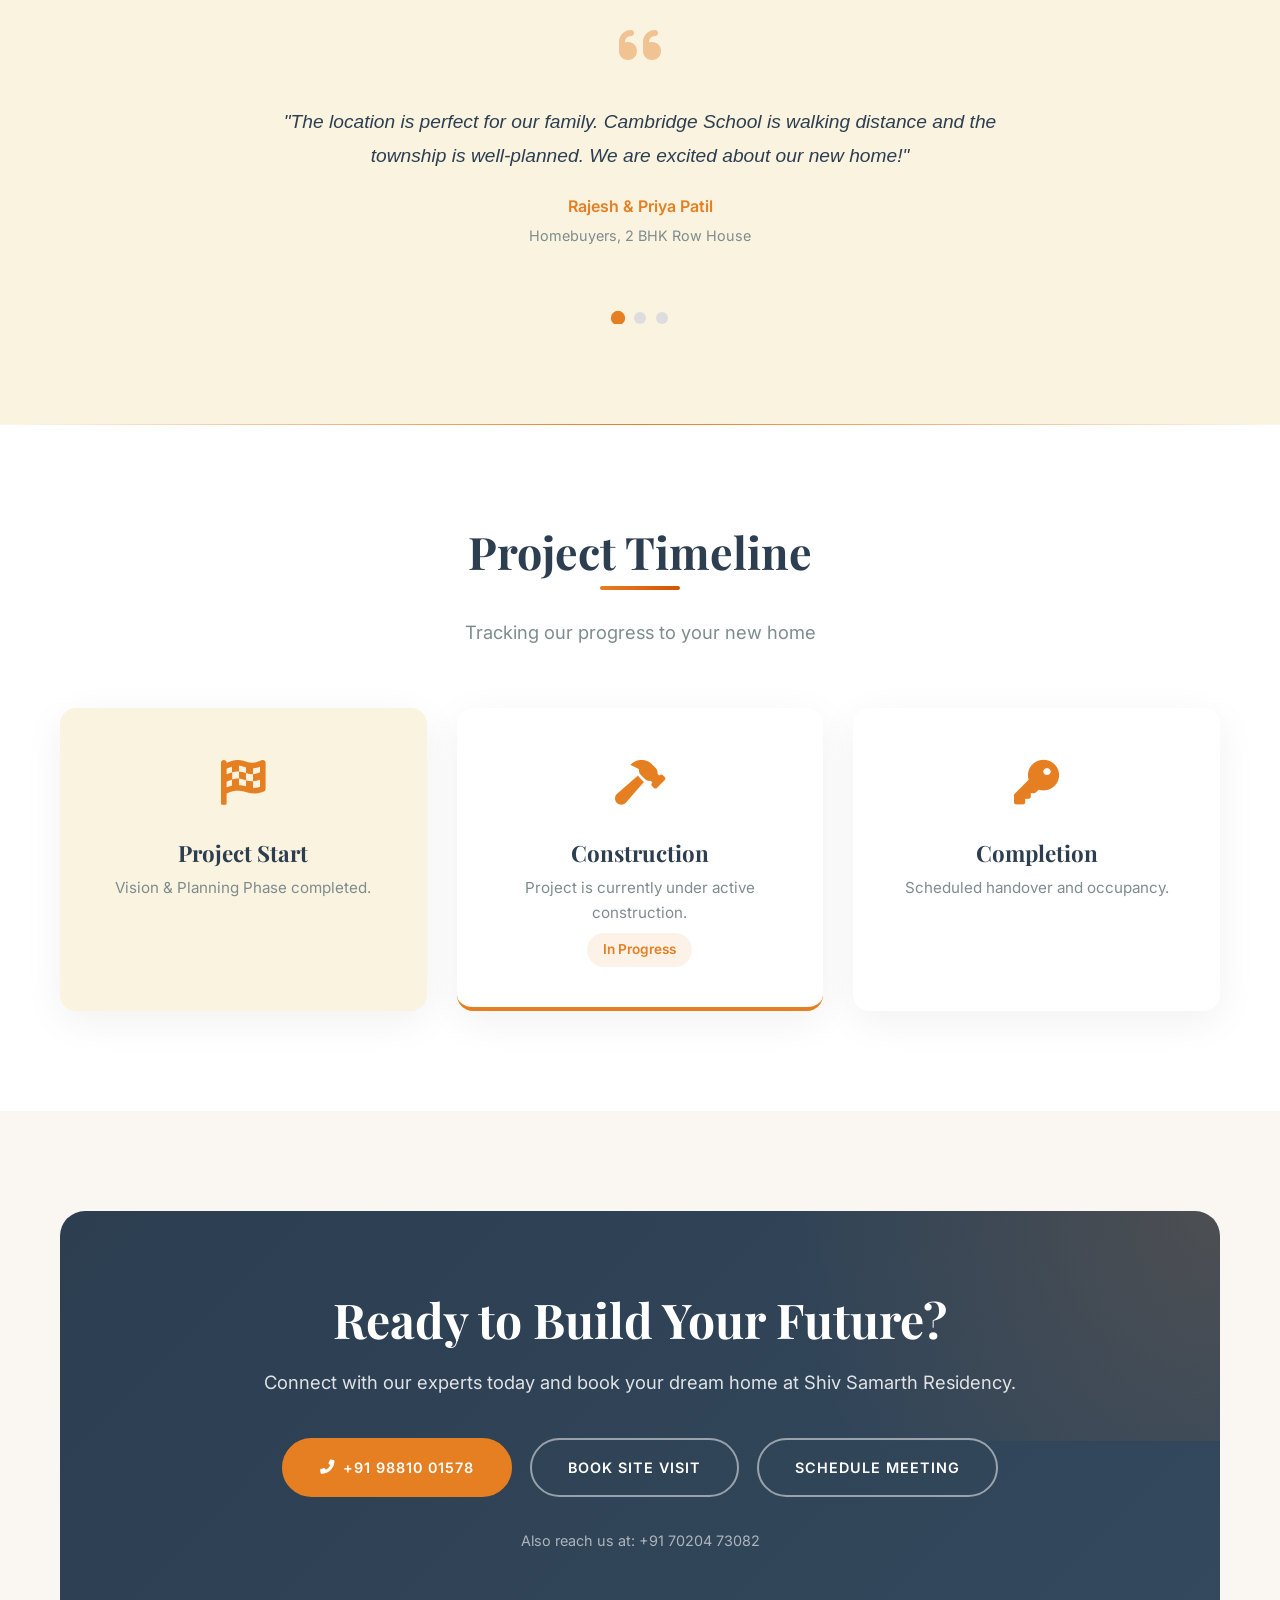
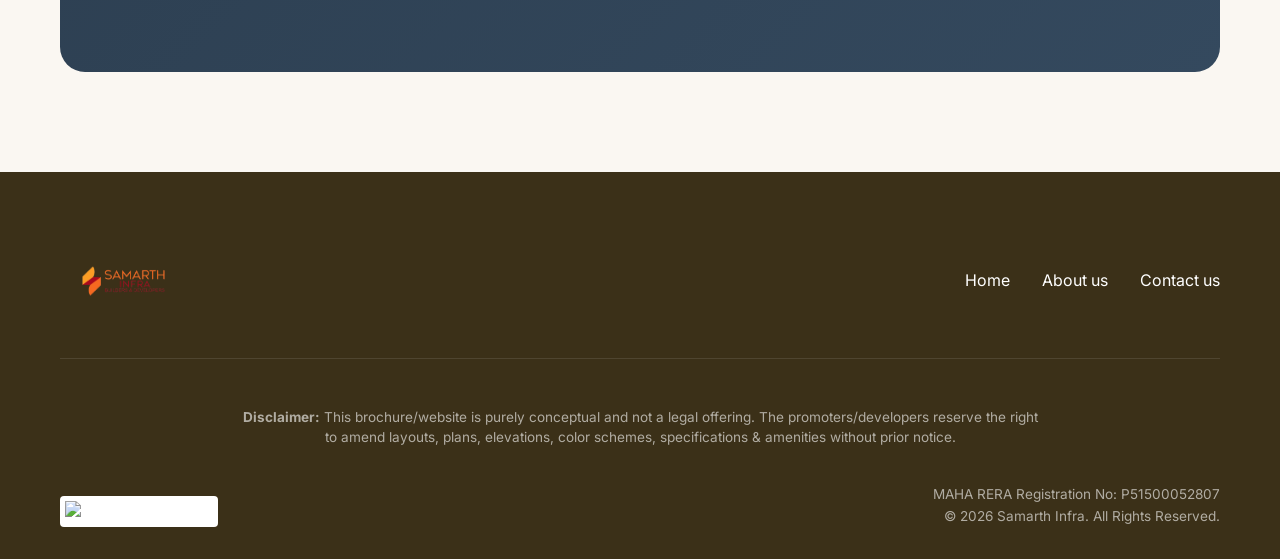
==== commit 2cc57a8f: "commit" ====
--- a/about.html
+++ b/about.html
@@ -3,8 +3,8 @@
 <head>
     <meta charset="UTF-8">
     <meta name="viewport" content="width=device-width, initial-scale=1.0">
-    <title>About Us - Shivsamarth Residency</title>
-    <meta name="description" content="Learn more about Shivsamarth Residency and Samarth Infra developers.">
+    <title>About Project - Shiv Samarth Residency | Premium Homes in Chikalthana</title>
+    <meta name="description" content="Discover Shiv Samarth Residency - 157 Row Houses & 112 Flats near Cambridge School, Savangi Bypass. Affordable premium living by Samarth Infra.">
     
     <!-- Google Fonts -->
     <link rel="preconnect" href="https://fonts.googleapis.com">
@@ -13,12 +13,9 @@
     
     <!-- CSS -->
     <link rel="stylesheet" href="styles.css">
-    <style>
-        /* Add top padding to account for sticky navbar on standalone pages */
-        .page-content {
-            padding-top: 120px;
-        }
-    </style>
+    <link rel="stylesheet" href="premium_about.css">
+    <!-- Font Awesome for icons -->
+    <link rel="stylesheet" href="https://cdnjs.cloudflare.com/ajax/libs/font-awesome/6.0.0/css/all.min.css">
 </head>
 <body>
 
@@ -28,10 +25,10 @@
             <a href="index.html" class="logo"><img src="assets/logo.png" alt="Samarth Infra Logo" class="logo-img"></a>
             
             <div class="nav-links">
+                <a href="index.html">Home</a>
                 <a href="about.html" class="active">Overview</a>
-                <a href="index.html#location">Location</a>
-                <a href="contact.html">Contact</a>
-                <a href="contact.html" class="btn btn-gold nav-cta">Book a Site Visit</a>
+                <a href="contact.html">Contact Us</a>
+                <a href="contact.html" class="btn btn-gold nav-cta">Book a Visit</a>
             </div>
 
             <button class="hamburger" id="hamburger" aria-label="Toggle navigation">
@@ -45,38 +42,343 @@
     <!-- Mobile Menu Overlay -->
     <div id="mobile-menu" class="mobile-menu">
         <div class="mobile-nav-links">
-            <a href="about.html" class="mobile-link">Overview</a>
-            <a href="index.html#units" class="mobile-link">Units</a>
-            <a href="index.html#specifications" class="mobile-link">Amenities</a>
-            <a href="index.html#location" class="mobile-link">Location</a>
-            <a href="contact.html" class="mobile-link">Contact</a>
-            <a href="contact.html" class="btn btn-gold mobile-cta">Book a Site Visit</a>
+            <a href="index.html" class="mobile-link">Home</a>
+            <a href="about.html" class="mobile-link active">Overview</a>
+            <a href="contact.html" class="mobile-link">Contact Us</a>
+            <a href="contact.html" class="btn btn-gold mobile-cta">Book a Visit</a>
         </div>
     </div>
 
+    <!-- Hero Section with Video -->
+    <section class="hero-premium">
+        <div class="hero-video-container">
+            <!-- Cinematic Background Video (Stock Placeholder) -->
+            <video autoplay muted loop playsinline class="hero-video" poster="https://images.unsplash.com/photo-1545324418-cc1a3fa10c00?auto=format&fit=crop&q=80&w=1920">
+                <source src="https://cdn.pixabay.com/video/2020/07/30/45588-445023029_large.mp4" type="video/mp4">
+            </video>
+        </div>
+        <div class="hero-premium-content">
+            <h1 class="reveal">Shiv Samarth Residency</h1>
+            <p class="tagline reveal">"A World Away From Your Everyday Life"</p>
+            <p class="description reveal">A thoughtfully designed residential community offering comfort, peace, and modern living.</p>
+            <a href="#overview" class="btn-premium btn-orange reveal">Explore Project</a>
+        </div>
+    </section>
+
     <!-- Page Content -->
-    <div class="page-content">
-        <!-- About the Project -->
-        <section id="about" class="about section-reveal visible">
-            <div class="container about-container">
-                <div class="about-text">
-                    <h2 class="section-title">The Project Story</h2>
-                    <p>Shivsamarth Residency is envisioned to create a happy community of like-minded people who appreciate comfortable living amidst nature's raw beauty and well-designed spaces.</p>
-                    <p>Experience a harmonious blend of modern architecture and peaceful surroundings, thoughtfully crafted to elevate your lifestyle.</p>
-                </div>
-                <div class="about-card">
-                    <h3>Project Information</h3>
-                    <ul class="info-list">
-                        <li><strong>Developer:</strong> Samarth Infra</li>
-                        <li><strong>Location:</strong> Savangi Bypass, Chikalthana</li>
-                        <li><strong>RERA No.:</strong> P51500052807</li>
-                        <li><strong>Architect:</strong> Samil Architects</li>
-                        <li><strong>Enquiry:</strong> +91 98810 01578 <br> +91 70204 73082</li>
-                    </ul>
-                </div>
-            </div>
-        </section>
+    <div class="page-content" id="overview" style="padding-top: 0;">
+        
+        <!-- Project Overview -->
+        <section class="section-premium bg-white">
+            <div class="container">
+                <div class="section-header-premium reveal">
+                    <h2>Project Overview</h2>
+                    <p>Designed for families who seek comfort, affordability, and a peaceful lifestyle.</p>
+                </div>
+                
+                <div class="overview-grid">
+                    <div class="overview-card reveal">
+                        <div class="overview-icon"><i class="fas fa-home"></i></div>
+                        <h3>Residential Units</h3>
+                        <p>A mix of spacious row houses and modern apartments.</p>
+                        <div class="overview-stats">
+                            <span class="stat-item">157 Row Houses</span>
+                            <span class="stat-item">112 Flats</span>
+                        </div>
+                    </div>
+                    
+                    <div class="overview-card reveal" style="transition-delay: 0.2s;">
+                        <div class="overview-icon"><i class="fas fa-layer-group"></i></div>
+                        <h3>Project Type</h3>
+                        <p>Premium Township featuring 2 BHK Row Houses & 1 BHK Flats.</p>
+                        <div class="overview-stats">
+                            <span class="stat-item">2 BHK</span>
+                            <span class="stat-item">1 BHK</span>
+                        </div>
+                    </div>
+                    
+                    <div class="overview-card reveal" style="transition-delay: 0.4s;">
+                        <div class="overview-icon"><i class="fas fa-map-marker-alt"></i></div>
+                        <h3>Prime Location</h3>
+                        <p>Gut No. 377, Near Cambridge School,<br>Savangi Bypass, Chikalthana</p>
+                    </div>
+                </div>
+
+                <div class="text-center mt-4 reveal">
+                    <p style="max-width: 800px; margin: 0 auto; font-size: 1.2rem; color: var(--premium-text);">
+                        "Shiv Samarth Residency is designed for families who seek comfort, affordability, and a peaceful lifestyle. Every space is planned with attention to detail to ensure happiness and convenience."
+                    </p>
+                </div>
+            </div>
+        </section>
+
+        <div class="section-divider"></div>
+
+        <!-- Story of the Project -->
+        <section class="section-premium bg-beige">
+            <div class="container">
+                <div class="story-container">
+                    <div class="story-image-group reveal-left">
+                        <img src="assets/Shiv Samarth Residency Brochure_page-0003.jpg" alt="Shiv Samarth Residency Building View" class="story-img-main">
+                        <img src="assets/Shiv Samarth Residency Brochure_page-0004.jpg" alt="Shiv Samarth Residency Layout" class="story-img-overlay">
+                    </div>
+                    <div class="story-content reveal-right">
+                        <h2>Our Journey</h2>
+                        <div class="story-text">
+                            <p>This project started with a vision — to create homes that are not just structures, but spaces filled with happiness, security, and dreams.</p>
+                            <p>From planning each unit layout to designing open spaces, every element of Shiv Samarth Residency reflects thoughtful engineering and modern architecture.</p>
+                            <p>We focused on affordability without compromising quality, ensuring that every family can experience premium living.</p>
+                            <p>Today, this project stands as a symbol of trust, comfort, and a better future.</p>
+                        </div>
+                    </div>
+                </div>
+            </div>
+        </section>
+
+        <div class="section-divider"></div>
+
+        <!-- Project Video Walkthrough -->
+        <section class="section-premium bg-white">
+            <div class="container">
+                <div class="section-header-premium reveal">
+                    <h2>Project Walkthrough</h2>
+                    <p>Experience your future home virtually</p>
+                </div>
+                
+                <div class="video-walkthrough-container reveal">
+                    <div class="video-ratio">
+                        <!-- YouTube Placeholder -->
+                        <iframe src="https://www.youtube.com/embed/dQw4w9WgXcQ" title="Project Walkthrough" allowfullscreen></iframe>
+                    </div>
+                </div>
+                <p class="text-center mt-3 text-muted">A cinematic journey through Shiv Samarth Residency.</p>
+            </div>
+        </section>
+
+        <div class="section-divider"></div>
+
+        <!-- Master Plan & Design -->
+        <section class="section-premium bg-beige">
+            <div class="container">
+                <div class="section-header-premium reveal">
+                    <h2>Master Plan & Design</h2>
+                    <p>Thoughtfully planned for a modern lifestyle</p>
+                </div>
+                
+                <div class="overview-grid">
+                    <div class="advantage-item reveal">
+                        <div class="advantage-icon"><i class="fas fa-city"></i></div>
+                        <div class="advantage-text">
+                            <h4>Township Layout</h4>
+                            <p>Well-planned township with organized blocks and wide roads.</p>
+                        </div>
+                    </div>
+                    <div class="advantage-item reveal" style="transition-delay: 0.1s;">
+                        <div class="advantage-icon"><i class="fas fa-tree"></i></div>
+                        <div class="advantage-text">
+                            <h4>Open Spaces</h4>
+                            <p>Lush green spaces and landscaped gardens for fresh air.</p>
+                        </div>
+                    </div>
+                    <div class="advantage-item reveal" style="transition-delay: 0.2s;">
+                        <div class="advantage-icon"><i class="fas fa-parking"></i></div>
+                        <div class="advantage-text">
+                            <h4>Parking Facilities</h4>
+                            <p>Dedicated parking for residents and visitors.</p>
+                        </div>
+                    </div>
+                    <div class="advantage-item reveal" style="transition-delay: 0.3s;">
+                        <div class="advantage-icon"><i class="fas fa-shield-alt"></i></div>
+                        <div class="advantage-text">
+                            <h4>Safe Environment</h4>
+                            <p>Gated community with 24/7 security for peace of mind.</p>
+                        </div>
+                    </div>
+                </div>
+            </div>
+        </section>
+
+        <!-- Location Advantages -->
+        <section class="section-premium bg-white">
+            <div class="container">
+                <div class="section-header-premium reveal">
+                    <h2>Location Advantages</h2>
+                    <p>Everything you need is just around the corner</p>
+                </div>
+                
+                <div class="location-luxury-grid">
+                    <div class="advantage-item reveal">
+                        <div class="advantage-icon"><i class="fas fa-school"></i></div>
+                        <div class="advantage-text">
+                            <h4>Cambridge School</h4>
+                            <p>Just 0.5 km away — Perfect for your children.</p>
+                        </div>
+                    </div>
+                    <div class="advantage-item reveal">
+                        <div class="advantage-icon"><i class="fas fa-hospital"></i></div>
+                        <div class="advantage-text">
+                            <h4>Hospitals</h4>
+                            <p>Major healthcare facilities within 3–9 km range.</p>
+                        </div>
+                    </div>
+                    <div class="advantage-item reveal">
+                        <div class="advantage-icon"><i class="fas fa-shopping-cart"></i></div>
+                        <div class="advantage-text">
+                            <h4>Malls & Markets</h4>
+                            <p>Nearby supermarkets and shopping destinations.</p>
+                        </div>
+                    </div>
+                    <div class="advantage-item reveal">
+                        <div class="advantage-icon"><i class="fas fa-bus"></i></div>
+                        <div class="advantage-text">
+                            <h4>Transport Hubs</h4>
+                            <p>Easy access to Bus Stand and Airport.</p>
+                        </div>
+                    </div>
+                </div>
+            </div>
+        </section>
+
+        <!-- Specifications -->
+        <section class="section-premium bg-beige">
+            <div class="container">
+                <div class="section-header-premium reveal">
+                    <h2>Premium Specifications</h2>
+                    <p>Quality construction meets modern design</p>
+                </div>
+                
+                <div class="specs-premium-grid">
+                    <div class="spec-premium-card reveal">
+                        <i class="fas fa-building"></i>
+                        <h4>Structure</h4>
+                        <p>RCC framed structure designed for seismic resistance.</p>
+                    </div>
+                    <div class="spec-premium-card reveal">
+                        <i class="fas fa-paint-roller"></i>
+                        <h4>Finish</h4>
+                        <p>Premium quality paint finish for a long-lasting look.</p>
+                    </div>
+                    <div class="spec-premium-card reveal">
+                        <i class="fas fa-plug"></i>
+                        <h4>Electrical</h4>
+                        <p>Branded electrical fittings and modular switches.</p>
+                    </div>
+                    <div class="spec-premium-card reveal">
+                        <i class="fas fa-th-large"></i>
+                        <h4>Flooring</h4>
+                        <p>High-quality vitrified tiles in all rooms.</p>
+                    </div>
+                    <div class="spec-premium-card reveal">
+                        <i class="fas fa-utensils"></i>
+                        <h4>Kitchen</h4>
+                        <p>Modular kitchen platform with granite top.</p>
+                    </div>
+                    <div class="spec-premium-card reveal">
+                        <i class="fas fa-bath"></i>
+                        <h4>Bathrooms</h4>
+                        <p>Modern fittings from reputed premium brands.</p>
+                    </div>
+                </div>
+            </div>
+        </section>
+
+        <div class="section-divider"></div>
+
+        <!-- Lifestyle Section -->
+        <section class="container reveal">
+            <div class="lifestyle-banner">
+                <div class="lifestyle-content">
+                    <h2>Live Your Best Life</h2>
+                    <p>"Designed for families, children, and peaceful living.<br>A perfect place to grow, connect, and build memories."</p>
+                </div>
+            </div>
+        </section>
+
+        <!-- Testimonials (Bonus) -->
+        <section class="section-premium bg-beige">
+            <div class="container"> 
+                <div class="section-header-premium reveal">
+                    <h2>What People Say</h2>
+                    <p>Hear from families who chose Shiv Samarth Residency</p>
+                </div>
+                <div class="testimonial-slider reveal">
+                    <div class="testimonial-track" id="testimonialTrack">
+                        <div class="testimonial-card">
+                            <div class="quote-icon"><i class="fas fa-quote-left"></i></div>
+                            <blockquote>"The location is perfect for our family. Cambridge School is walking distance and the township is well-planned. We are excited about our new home!"</blockquote>
+                            <div class="author">Rajesh & Priya Patil<span>Homebuyers, 2 BHK Row House</span></div>
+                        </div>
+                        <div class="testimonial-card">
+                            <div class="quote-icon"><i class="fas fa-quote-left"></i></div>
+                            <blockquote>"Affordable yet premium — that's what attracted us. The specifications are top-notch and the builder is transparent with RERA registration."</blockquote>
+                            <div class="author">Sunil Deshmukh<span>Homebuyer, 1 BHK Flat</span></div>
+                        </div>
+                        <div class="testimonial-card">
+                            <div class="quote-icon"><i class="fas fa-quote-left"></i></div>
+                            <blockquote>"We visited several projects before choosing Shiv Samarth Residency. The open spaces, parking, and family-friendly design convinced us immediately."</blockquote>
+                            <div class="author">Anita & Manoj Kulkarni<span>Homebuyers, 2 BHK Row House</span></div>
+                        </div>
+                    </div>
+                    <div class="slider-dots" id="sliderDots">
+                        <button class="slider-dot active" data-index="0" aria-label="Testimonial 1"></button>
+                        <button class="slider-dot" data-index="1" aria-label="Testimonial 2"></button>
+                        <button class="slider-dot" data-index="2" aria-label="Testimonial 3"></button>
+                    </div>
+                </div>
+            </div>
+        </section>
+
+        <div class="section-divider"></div>
+
+        <!-- Construction Timeline (Bonus) -->
+        <section class="section-premium bg-white">
+            <div class="container">
+                <div class="section-header-premium reveal">
+                    <h2>Project Timeline</h2>
+                    <p>Tracking our progress to your new home</p>
+                </div>
+                <div class="overview-grid">
+                    <div class="overview-card reveal" style="background: var(--premium-beige);">
+                        <div class="overview-icon"><i class="fas fa-flag-checkered"></i></div>
+                        <h3>Project Start</h3>
+                        <p>Vision & Planning Phase completed.</p>
+                    </div>
+                    <div class="overview-card reveal" style="border-bottom-color: var(--premium-orange);">
+                        <div class="overview-icon"><i class="fas fa-hammer"></i></div>
+                        <h3>Construction</h3>
+                        <p>Project is currently under active construction.</p>
+                        <span class="stat-item mt-2">In Progress</span>
+                    </div>
+                    <div class="overview-card reveal">
+                        <div class="overview-icon"><i class="fas fa-key"></i></div>
+                        <h3>Completion</h3>
+                        <p>Scheduled handover and occupancy.</p>
+                    </div>
+                </div>
+            </div>
+        </section>
+
+        <!-- Contact / CTA -->
+        <section class="section-premium">
+            <div class="container">
+                <div class="cta-premium reveal">
+                    <h2>Ready to Build Your Future?</h2>
+                    <p>Connect with our experts today and book your dream home at Shiv Samarth Residency.</p>
+                    <div class="cta-buttons">
+                        <a href="tel:+919881001578" class="btn-premium btn-orange">
+                            <i class="fas fa-phone-alt mr-2"></i> +91 98810 01578
+                        </a>
+                        <a href="contact.html" class="btn-premium btn-outline-white">Book Site Visit</a>
+                        <a href="contact.html" class="btn-premium btn-outline-white">Schedule Meeting</a>
+                    </div>
+                    <p class="mt-4" style="opacity: 0.6; font-size: 0.9rem;">Also reach us at: +91 70204 73082</p>
+                </div>
+            </div>
+        </section>
+
     </div>
+
+
 
     <!-- Footer -->
     <footer id="footer" class="footer">
@@ -86,11 +388,9 @@
                     <a href="index.html"><img src="assets/logo.png" alt="Samarth Infra Logo" class="logo-img"></a>
                 </div>
                 <div class="footer-links">
-                    <a href="about.html">Overview</a>
-                    <a href="index.html#units">Units</a>
-                    <a href="index.html#specifications">Amenities</a>
-                    <a href="index.html#emi">EMI Calculator</a>
-                    <a href="contact.html">Contact</a>
+                    <div herf="index.html">Home</div>
+                    <a href="about.html">About us </a>
+                    <a href="contact.html">Contact us</a>
                 </div>
             </div>
             <div class="footer-bottom">
@@ -122,5 +422,30 @@
 
     <!-- Scripts -->
     <script src="script.js"></script>
+    <script>
+        // Testimonial Slider
+        (function() {
+            const track = document.getElementById('testimonialTrack');
+            const dots = document.querySelectorAll('.slider-dot');
+            if (!track || dots.length === 0) return;
+
+            let current = 0;
+            const total = dots.length;
+
+            function goTo(index) {
+                current = index;
+                track.style.transform = 'translateX(-' + (current * 100) + '%)';
+                dots.forEach(d => d.classList.remove('active'));
+                dots[current].classList.add('active');
+            }
+
+            dots.forEach(dot => {
+                dot.addEventListener('click', () => goTo(parseInt(dot.dataset.index)));
+            });
+
+            // Auto-play every 5 seconds
+            setInterval(() => goTo((current + 1) % total), 5000);
+        })();
+    </script>
 </body>
 </html>
--- a/styles.css
+++ b/styles.css
@@ -286,6 +286,12 @@
     display: flex;
     flex-direction: column;
     padding: 80px 30px 30px;
+}
+
+@media (min-width: 769px) {
+    .mobile-menu {
+        display: none !important;
+    }
 }
 
 .mobile-menu.active {
--- a/premium_about.css
+++ b/premium_about.css
@@ -0,0 +1,788 @@
+/* ==========================================================================
+   Premium About Page Styles - Shiv Samarth Residency
+   ========================================================================== */
+
+:root {
+    --premium-orange: #E67E22;
+    --premium-orange-dark: #D35400;
+    --premium-orange-light: rgba(230, 126, 34, 0.1);
+    --premium-beige: #FAF3E0;
+    --premium-white: #FFFFFF;
+    --premium-text: #2C3E50;
+    --premium-text-light: #7F8C8D;
+    --glass-bg: rgba(255, 255, 255, 0.85);
+    --transition-smooth: all 0.6s cubic-bezier(0.165, 0.84, 0.44, 1);
+}
+
+/* ==========================================================================
+   Hero Section with Video
+   ========================================================================== */
+.hero-premium {
+    position: relative;
+    height: 100vh;
+    width: 100%;
+    display: flex;
+    align-items: center;
+    justify-content: center;
+    overflow: hidden;
+    color: white;
+    text-align: center;
+    /* Fallback background if video doesn't load */
+    background: linear-gradient(135deg, #2C3E50 0%, #3B3018 100%);
+}
+
+.hero-video-container {
+    position: absolute;
+    top: 0;
+    left: 0;
+    width: 100%;
+    height: 100%;
+    z-index: 0;
+}
+
+.hero-video-container::after {
+    content: '';
+    position: absolute;
+    top: 0;
+    left: 0;
+    width: 100%;
+    height: 100%;
+    background: linear-gradient(180deg, rgba(0,0,0,0.5) 0%, rgba(44,62,80,0.6) 100%);
+    z-index: 1;
+}
+
+.hero-video {
+    width: 100%;
+    height: 100%;
+    object-fit: cover;
+}
+
+.hero-premium-content {
+    max-width: 900px;
+    padding: 20px;
+    z-index: 2;
+    position: relative;
+}
+
+.hero-premium h1 {
+    font-family: var(--font-heading, 'Playfair Display', serif);
+    font-size: clamp(2.8rem, 7vw, 5rem);
+    margin-bottom: 1rem;
+    color: white;
+    font-weight: 700;
+    text-shadow: 0 4px 20px rgba(0,0,0,0.3);
+    letter-spacing: 1px;
+}
+
+.hero-premium .tagline {
+    font-family: var(--font-heading, 'Playfair Display', serif);
+    font-size: clamp(1.1rem, 2.5vw, 1.6rem);
+    font-style: italic;
+    margin-bottom: 1.5rem;
+    color: var(--premium-beige);
+    opacity: 0.95;
+}
+
+.hero-premium .description {
+    font-family: var(--font-body, 'Inter', sans-serif);
+    font-size: 1.15rem;
+    max-width: 600px;
+    margin: 0 auto 2.5rem;
+    line-height: 1.7;
+    opacity: 0.9;
+}
+
+/* Scroll Down Indicator */
+.hero-premium::after {
+    content: '';
+    position: absolute;
+    bottom: 40px;
+    left: 50%;
+    transform: translateX(-50%);
+    width: 30px;
+    height: 50px;
+    border: 2px solid rgba(255,255,255,0.5);
+    border-radius: 25px;
+    z-index: 2;
+}
+
+.hero-premium::before {
+    content: '';
+    position: absolute;
+    bottom: 52px;
+    left: 50%;
+    transform: translateX(-50%);
+    width: 6px;
+    height: 6px;
+    background: white;
+    border-radius: 50%;
+    z-index: 3;
+    animation: scrollIndicator 2s infinite;
+}
+
+@keyframes scrollIndicator {
+    0% { opacity: 1; transform: translateX(-50%) translateY(0); }
+    100% { opacity: 0; transform: translateX(-50%) translateY(20px); }
+}
+
+/* ==========================================================================
+   Section Formatting & Dividers
+   ========================================================================== */
+.section-premium {
+    padding: 100px 0;
+    overflow: hidden;
+}
+
+.bg-beige { background-color: var(--premium-beige); }
+.bg-white { background-color: var(--premium-white); }
+
+.section-header-premium {
+    text-align: center;
+    margin-bottom: 60px;
+}
+
+.section-header-premium h2 {
+    font-family: var(--font-heading, 'Playfair Display', serif);
+    font-size: 2.8rem;
+    margin-bottom: 15px;
+    position: relative;
+    display: inline-block;
+    color: var(--premium-text);
+}
+
+.section-header-premium h2::after {
+    content: '';
+    position: absolute;
+    bottom: -12px;
+    left: 50%;
+    transform: translateX(-50%);
+    width: 80px;
+    height: 4px;
+    background: linear-gradient(90deg, var(--premium-orange), var(--premium-orange-dark));
+    border-radius: 2px;
+}
+
+.section-header-premium p {
+    font-size: 1.15rem;
+    color: var(--premium-text-light);
+    margin-top: 25px;
+    max-width: 600px;
+    margin-left: auto;
+    margin-right: auto;
+}
+
+/* Section Divider */
+.section-divider {
+    width: 100%;
+    height: 1px;
+    background: linear-gradient(90deg, transparent, var(--premium-orange), transparent);
+    margin: 0;
+}
+
+/* ==========================================================================
+   Project Overview
+   ========================================================================== */
+.overview-grid {
+    display: grid;
+    grid-template-columns: repeat(auto-fit, minmax(280px, 1fr));
+    gap: 30px;
+}
+
+.overview-card {
+    background: white;
+    padding: 40px 30px;
+    border-radius: 16px;
+    box-shadow: 0 10px 40px rgba(0,0,0,0.06);
+    text-align: center;
+    transition: var(--transition-smooth);
+    border-bottom: 4px solid transparent;
+    position: relative;
+}
+
+.overview-card:hover {
+    transform: translateY(-8px);
+    box-shadow: 0 20px 50px rgba(0,0,0,0.1);
+    border-bottom-color: var(--premium-orange);
+}
+
+.overview-icon {
+    font-size: 2.8rem;
+    margin-bottom: 20px;
+    color: var(--premium-orange);
+    transition: var(--transition-smooth);
+}
+
+.overview-card:hover .overview-icon {
+    transform: scale(1.1);
+}
+
+.overview-card h3 {
+    font-family: var(--font-heading, 'Playfair Display', serif);
+    font-size: 1.4rem;
+    margin-bottom: 10px;
+    color: var(--premium-text);
+}
+
+.overview-card p {
+    color: var(--premium-text-light);
+    line-height: 1.6;
+    font-size: 0.95rem;
+}
+
+.overview-stats {
+    display: flex;
+    justify-content: center;
+    gap: 12px;
+    margin-top: 18px;
+    flex-wrap: wrap;
+}
+
+.stat-item {
+    background: var(--premium-orange-light);
+    color: var(--premium-orange);
+    padding: 6px 16px;
+    border-radius: 20px;
+    font-weight: 600;
+    font-size: 0.85rem;
+    display: inline-block;
+}
+
+/* ==========================================================================
+   Story Section
+   ========================================================================== */
+.story-container {
+    display: grid;
+    grid-template-columns: 1fr 1fr;
+    gap: 60px;
+    align-items: center;
+}
+
+.story-image-group {
+    position: relative;
+    padding-bottom: 30px;
+    padding-right: 30px;
+}
+
+.story-img-main {
+    width: 100%;
+    border-radius: 20px;
+    box-shadow: 0 20px 50px rgba(0,0,0,0.12);
+}
+
+.story-img-overlay {
+    position: absolute;
+    bottom: 0;
+    right: 0;
+    width: 55%;
+    border: 6px solid white;
+    border-radius: 15px;
+    box-shadow: 0 15px 40px rgba(0,0,0,0.15);
+}
+
+.story-content h2 {
+    font-family: var(--font-heading, 'Playfair Display', serif);
+    font-size: 2.8rem;
+    margin-bottom: 25px;
+    color: var(--premium-text);
+    position: relative;
+}
+
+.story-content h2::after {
+    content: '';
+    display: block;
+    width: 60px;
+    height: 4px;
+    background: linear-gradient(90deg, var(--premium-orange), var(--premium-orange-dark));
+    margin-top: 15px;
+    border-radius: 2px;
+}
+
+.story-text {
+    font-size: 1.1rem;
+    line-height: 1.85;
+    color: var(--premium-text);
+}
+
+.story-text p {
+    margin-bottom: 18px;
+}
+
+/* ==========================================================================
+   Walkthrough Video
+   ========================================================================== */
+.video-walkthrough-container {
+    max-width: 1000px;
+    margin: 0 auto;
+    position: relative;
+    border-radius: 20px;
+    overflow: hidden;
+    box-shadow: 0 25px 60px rgba(0,0,0,0.15);
+}
+
+.video-ratio {
+    padding-top: 56.25%; /* 16:9 */
+    position: relative;
+    background: #1a1a1a;
+}
+
+.video-ratio iframe {
+    position: absolute;
+    top: 0;
+    left: 0;
+    width: 100%;
+    height: 100%;
+    border: 0;
+}
+
+/* ==========================================================================
+   Location & Advantage Items
+   ========================================================================== */
+.location-luxury-grid {
+    display: grid;
+    grid-template-columns: repeat(auto-fit, minmax(250px, 1fr));
+    gap: 25px;
+}
+
+.advantage-item {
+    display: flex;
+    align-items: flex-start;
+    gap: 18px;
+    background: white;
+    padding: 28px 24px;
+    border-radius: 14px;
+    transition: var(--transition-smooth);
+    border: 1px solid rgba(0,0,0,0.04);
+    box-shadow: 0 4px 15px rgba(0,0,0,0.04);
+}
+
+.advantage-item:hover {
+    background: var(--premium-orange);
+    color: white;
+    transform: translateY(-4px);
+    box-shadow: 0 15px 40px rgba(230, 126, 34, 0.25);
+}
+
+.advantage-item:hover .advantage-icon {
+    color: white;
+}
+
+.advantage-item:hover .advantage-text h4 {
+    color: white;
+}
+
+.advantage-icon {
+    font-size: 2.2rem;
+    color: var(--premium-orange);
+    transition: var(--transition-smooth);
+    flex-shrink: 0;
+    width: 50px;
+    text-align: center;
+}
+
+.advantage-text h4 {
+    font-family: var(--font-heading, 'Playfair Display', serif);
+    margin-bottom: 6px;
+    font-size: 1.15rem;
+    color: var(--premium-text);
+    transition: var(--transition-smooth);
+}
+
+.advantage-text p {
+    font-size: 0.92rem;
+    opacity: 0.8;
+    line-height: 1.5;
+}
+
+/* ==========================================================================
+   Specifications Grid
+   ========================================================================== */
+.specs-premium-grid {
+    display: grid;
+    grid-template-columns: repeat(3, 1fr);
+    gap: 2px;
+    background: #e8e4df;
+    border-radius: 20px;
+    overflow: hidden;
+    border: 2px solid #e8e4df;
+}
+
+.spec-premium-card {
+    background: white;
+    padding: 40px 25px;
+    text-align: center;
+    transition: var(--transition-smooth);
+}
+
+.spec-premium-card:hover {
+    background: var(--premium-orange-light);
+}
+
+.spec-premium-card i {
+    font-size: 2.5rem;
+    color: var(--premium-orange);
+    margin-bottom: 18px;
+    display: block;
+    transition: var(--transition-smooth);
+}
+
+.spec-premium-card:hover i {
+    transform: scale(1.15);
+}
+
+.spec-premium-card h4 {
+    font-family: var(--font-heading, 'Playfair Display', serif);
+    margin-bottom: 10px;
+    font-size: 1.2rem;
+    color: var(--premium-text);
+}
+
+.spec-premium-card p {
+    font-size: 0.92rem;
+    color: var(--premium-text-light);
+    line-height: 1.5;
+}
+
+/* ==========================================================================
+   Lifestyle Section
+   ========================================================================== */
+.lifestyle-banner {
+    background-image: 
+        linear-gradient(rgba(44,62,80,0.55), rgba(44,62,80,0.55)),
+        url('https://images.unsplash.com/photo-1512917774080-9991f1c4c750?auto=format&fit=crop&q=80&w=2000');
+    background-repeat: no-repeat;
+    background-position: center;
+    background-size: cover;
+    height: 500px;
+    display: flex;
+    align-items: center;
+    justify-content: center;
+    color: white;
+    text-align: center;
+    border-radius: 25px;
+    margin: 60px 0;
+    position: relative;
+    overflow: hidden;
+}
+
+/* Fallback if image doesn't load */
+.lifestyle-banner {
+    background-color: #2C3E50;
+}
+
+.lifestyle-content {
+    max-width: 700px;
+    padding: 20px;
+    z-index: 1;
+}
+
+.lifestyle-content h2 {
+    font-family: var(--font-heading, 'Playfair Display', serif);
+    font-size: clamp(2.2rem, 5vw, 3.2rem);
+    color: white;
+    margin-bottom: 20px;
+    text-shadow: 0 3px 15px rgba(0,0,0,0.3);
+}
+
+.lifestyle-content p {
+    font-size: 1.3rem;
+    font-style: italic;
+    line-height: 1.7;
+    opacity: 0.95;
+}
+
+/* ==========================================================================
+   Testimonial Slider
+   ========================================================================== */
+.testimonial-slider {
+    max-width: 800px;
+    margin: 0 auto;
+    position: relative;
+    overflow: hidden;
+}
+
+.testimonial-track {
+    display: flex;
+    transition: transform 0.5s ease;
+}
+
+.testimonial-card {
+    min-width: 100%;
+    padding: 40px;
+    text-align: center;
+    box-sizing: border-box;
+}
+
+.testimonial-card .quote-icon {
+    font-size: 3rem;
+    color: var(--premium-orange);
+    margin-bottom: 20px;
+    opacity: 0.4;
+}
+
+.testimonial-card blockquote {
+    font-size: 1.2rem;
+    line-height: 1.8;
+    color: var(--premium-text);
+    font-style: italic;
+    margin-bottom: 20px;
+}
+
+.testimonial-card .author {
+    font-weight: 600;
+    color: var(--premium-orange);
+    font-size: 1rem;
+}
+
+.testimonial-card .author span {
+    display: block;
+    font-weight: 400;
+    color: var(--premium-text-light);
+    font-size: 0.9rem;
+    margin-top: 4px;
+}
+
+.slider-dots {
+    display: flex;
+    justify-content: center;
+    gap: 10px;
+    margin-top: 25px;
+}
+
+.slider-dot {
+    width: 12px;
+    height: 12px;
+    border-radius: 50%;
+    background: #ddd;
+    border: none;
+    cursor: pointer;
+    transition: var(--transition-smooth);
+}
+
+.slider-dot.active {
+    background: var(--premium-orange);
+    transform: scale(1.2);
+}
+
+/* ==========================================================================
+   Contact / CTA
+   ========================================================================== */
+.cta-premium {
+    background: linear-gradient(135deg, #2C3E50 0%, #34495E 100%);
+    color: white;
+    padding: 80px 40px;
+    border-radius: 25px;
+    text-align: center;
+    position: relative;
+    overflow: hidden;
+}
+
+.cta-premium::before {
+    content: '';
+    position: absolute;
+    top: -50%;
+    right: -50%;
+    width: 100%;
+    height: 100%;
+    background: radial-gradient(circle, rgba(230,126,34,0.15) 0%, transparent 70%);
+    pointer-events: none;
+}
+
+.cta-premium h2 {
+    font-family: var(--font-heading, 'Playfair Display', serif);
+    color: white;
+    font-size: clamp(2rem, 4vw, 3rem);
+    margin-bottom: 20px;
+    position: relative;
+}
+
+.cta-premium > p {
+    font-size: 1.15rem;
+    margin-bottom: 40px;
+    opacity: 0.85;
+    position: relative;
+}
+
+.cta-buttons {
+    display: flex;
+    justify-content: center;
+    gap: 18px;
+    flex-wrap: wrap;
+    position: relative;
+}
+
+.btn-premium {
+    padding: 16px 36px;
+    border-radius: 50px;
+    font-weight: 600;
+    text-transform: uppercase;
+    letter-spacing: 1px;
+    font-size: 0.9rem;
+    transition: var(--transition-smooth);
+    border: 2px solid transparent;
+    cursor: pointer;
+    display: inline-flex;
+    align-items: center;
+    gap: 8px;
+}
+
+.btn-orange {
+    background: var(--premium-orange);
+    color: white;
+    border-color: var(--premium-orange);
+}
+
+.btn-orange:hover {
+    background: white;
+    color: var(--premium-orange);
+}
+
+.btn-outline-white {
+    border-color: rgba(255,255,255,0.5);
+    color: white;
+    background: transparent;
+}
+
+.btn-outline-white:hover {
+    background: white;
+    color: var(--premium-text);
+    border-color: white;
+}
+
+/* ==========================================================================
+   Animations
+   ========================================================================== */
+.reveal {
+    opacity: 0;
+    transform: translateY(40px);
+    transition: opacity 0.8s ease-out, transform 0.8s ease-out;
+}
+
+.reveal.visible {
+    opacity: 1;
+    transform: translateY(0);
+}
+
+.reveal-left {
+    opacity: 0;
+    transform: translateX(-50px);
+    transition: opacity 0.8s ease-out, transform 0.8s ease-out;
+}
+
+.reveal-right {
+    opacity: 0;
+    transform: translateX(50px);
+    transition: opacity 0.8s ease-out, transform 0.8s ease-out;
+}
+
+.reveal-left.visible, .reveal-right.visible {
+    opacity: 1;
+    transform: translateX(0);
+}
+
+/* Stagger delays for grid children */
+.overview-grid .reveal:nth-child(2) { transition-delay: 0.15s; }
+.overview-grid .reveal:nth-child(3) { transition-delay: 0.3s; }
+.overview-grid .reveal:nth-child(4) { transition-delay: 0.45s; }
+
+.location-luxury-grid .reveal:nth-child(2) { transition-delay: 0.1s; }
+.location-luxury-grid .reveal:nth-child(3) { transition-delay: 0.2s; }
+.location-luxury-grid .reveal:nth-child(4) { transition-delay: 0.3s; }
+
+/* ==========================================================================
+   Responsive Design
+   ========================================================================== */
+@media (max-width: 992px) {
+    .story-container {
+        grid-template-columns: 1fr;
+        text-align: center;
+        gap: 40px;
+    }
+    .story-image-group {
+        order: -1;
+        max-width: 500px;
+        margin: 0 auto;
+    }
+    .story-content h2::after {
+        margin-left: auto;
+        margin-right: auto;
+    }
+    .specs-premium-grid {
+        grid-template-columns: repeat(2, 1fr);
+    }
+    .section-premium {
+        padding: 70px 0;
+    }
+}
+
+@media (max-width: 768px) {
+    .section-header-premium h2 {
+        font-size: 2rem;
+    }
+    .hero-premium h1 {
+        font-size: 2.5rem;
+    }
+    .hero-premium .tagline {
+        font-size: 1rem;
+    }
+    .hero-premium .description {
+        font-size: 1rem;
+    }
+    .specs-premium-grid {
+        grid-template-columns: 1fr;
+    }
+    .cta-premium {
+        padding: 50px 20px;
+        border-radius: 15px;
+    }
+    .cta-premium h2 {
+        font-size: 1.8rem;
+    }
+    .btn-premium {
+        padding: 14px 28px;
+        font-size: 0.85rem;
+    }
+    .lifestyle-banner {
+        height: 350px;
+        border-radius: 15px;
+    }
+    .lifestyle-content h2 {
+        font-size: 2rem;
+    }
+    .lifestyle-content p {
+        font-size: 1rem;
+    }
+    .overview-card {
+        padding: 30px 20px;
+    }
+    .advantage-item {
+        padding: 20px 18px;
+    }
+    .story-content h2 {
+        font-size: 2.2rem;
+    }
+    .section-premium {
+        padding: 50px 0;
+    }
+    .hero-premium::after,
+    .hero-premium::before {
+        display: none;
+    }
+}
+
+@media (max-width: 480px) {
+    .overview-grid {
+        grid-template-columns: 1fr;
+    }
+    .location-luxury-grid {
+        grid-template-columns: 1fr;
+    }
+    .cta-buttons {
+        flex-direction: column;
+        align-items: center;
+    }
+    .btn-premium {
+        width: 100%;
+        max-width: 300px;
+        justify-content: center;
+    }
+}
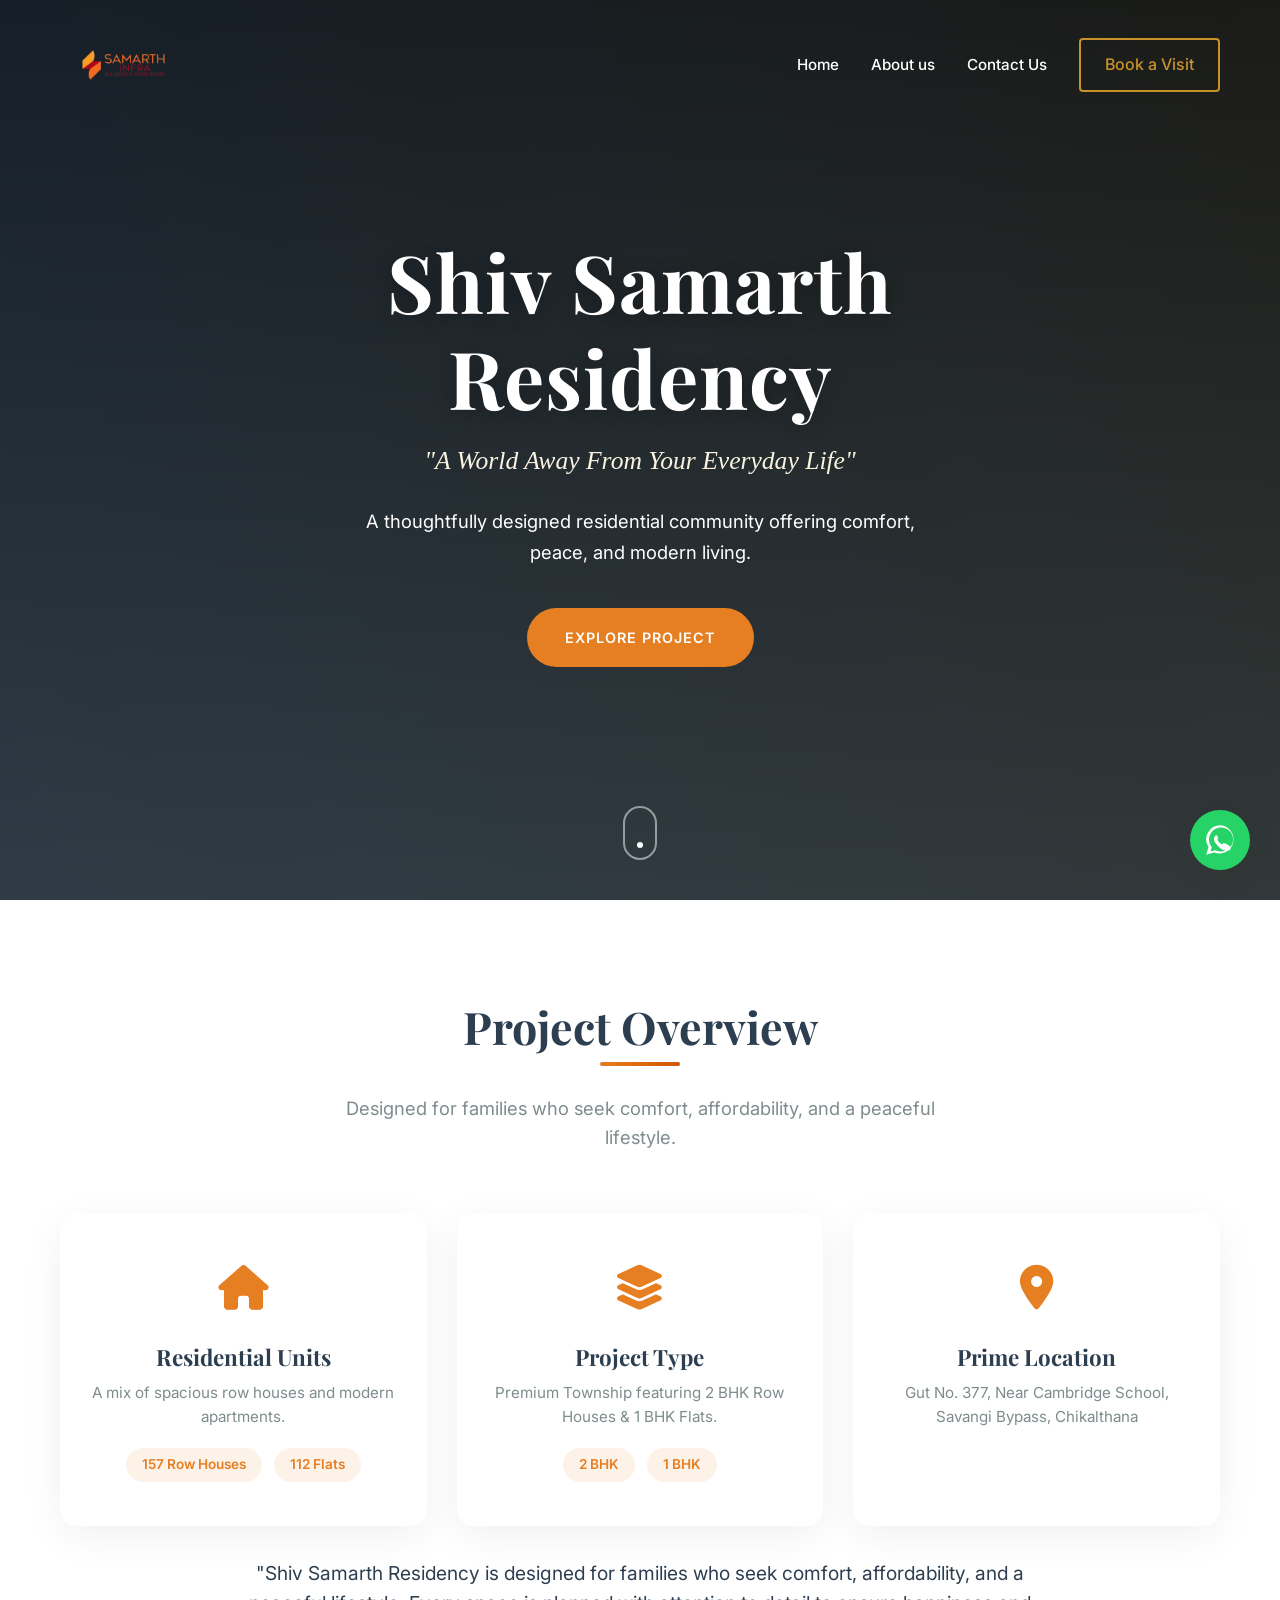
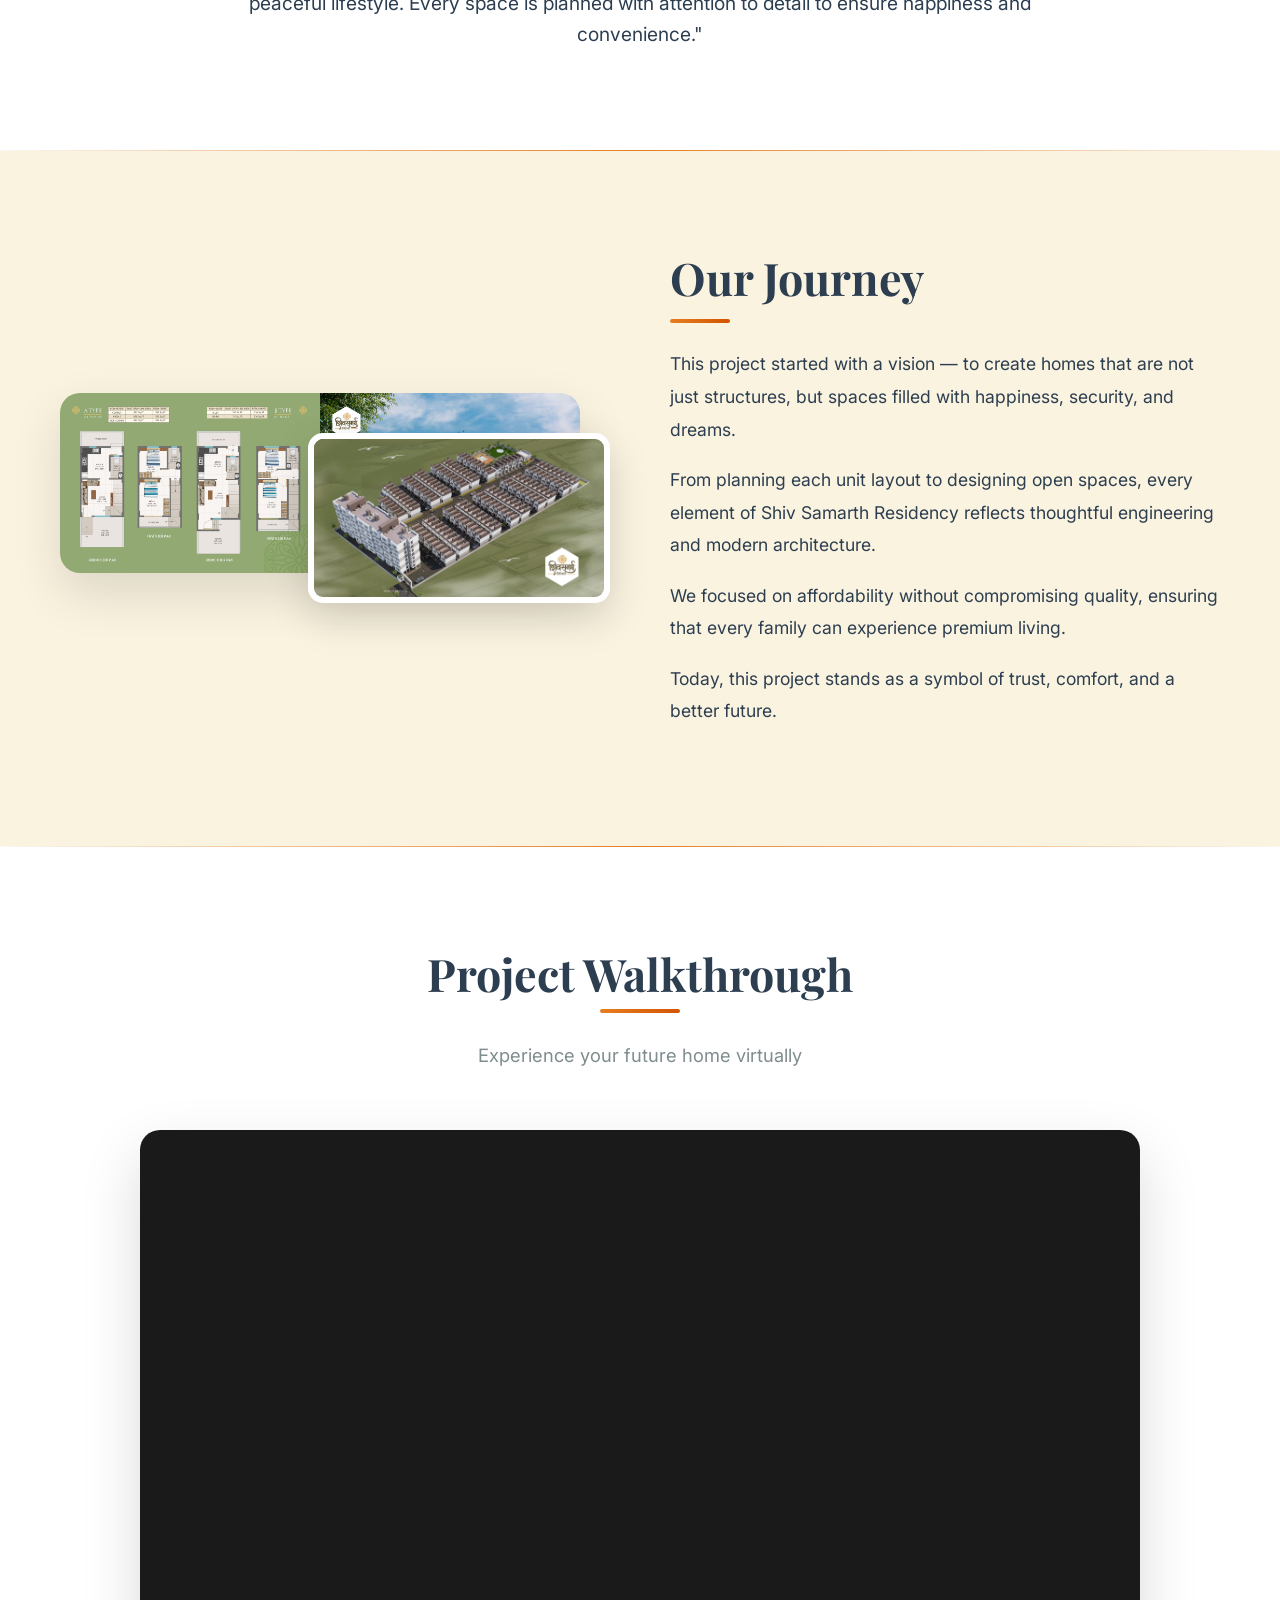
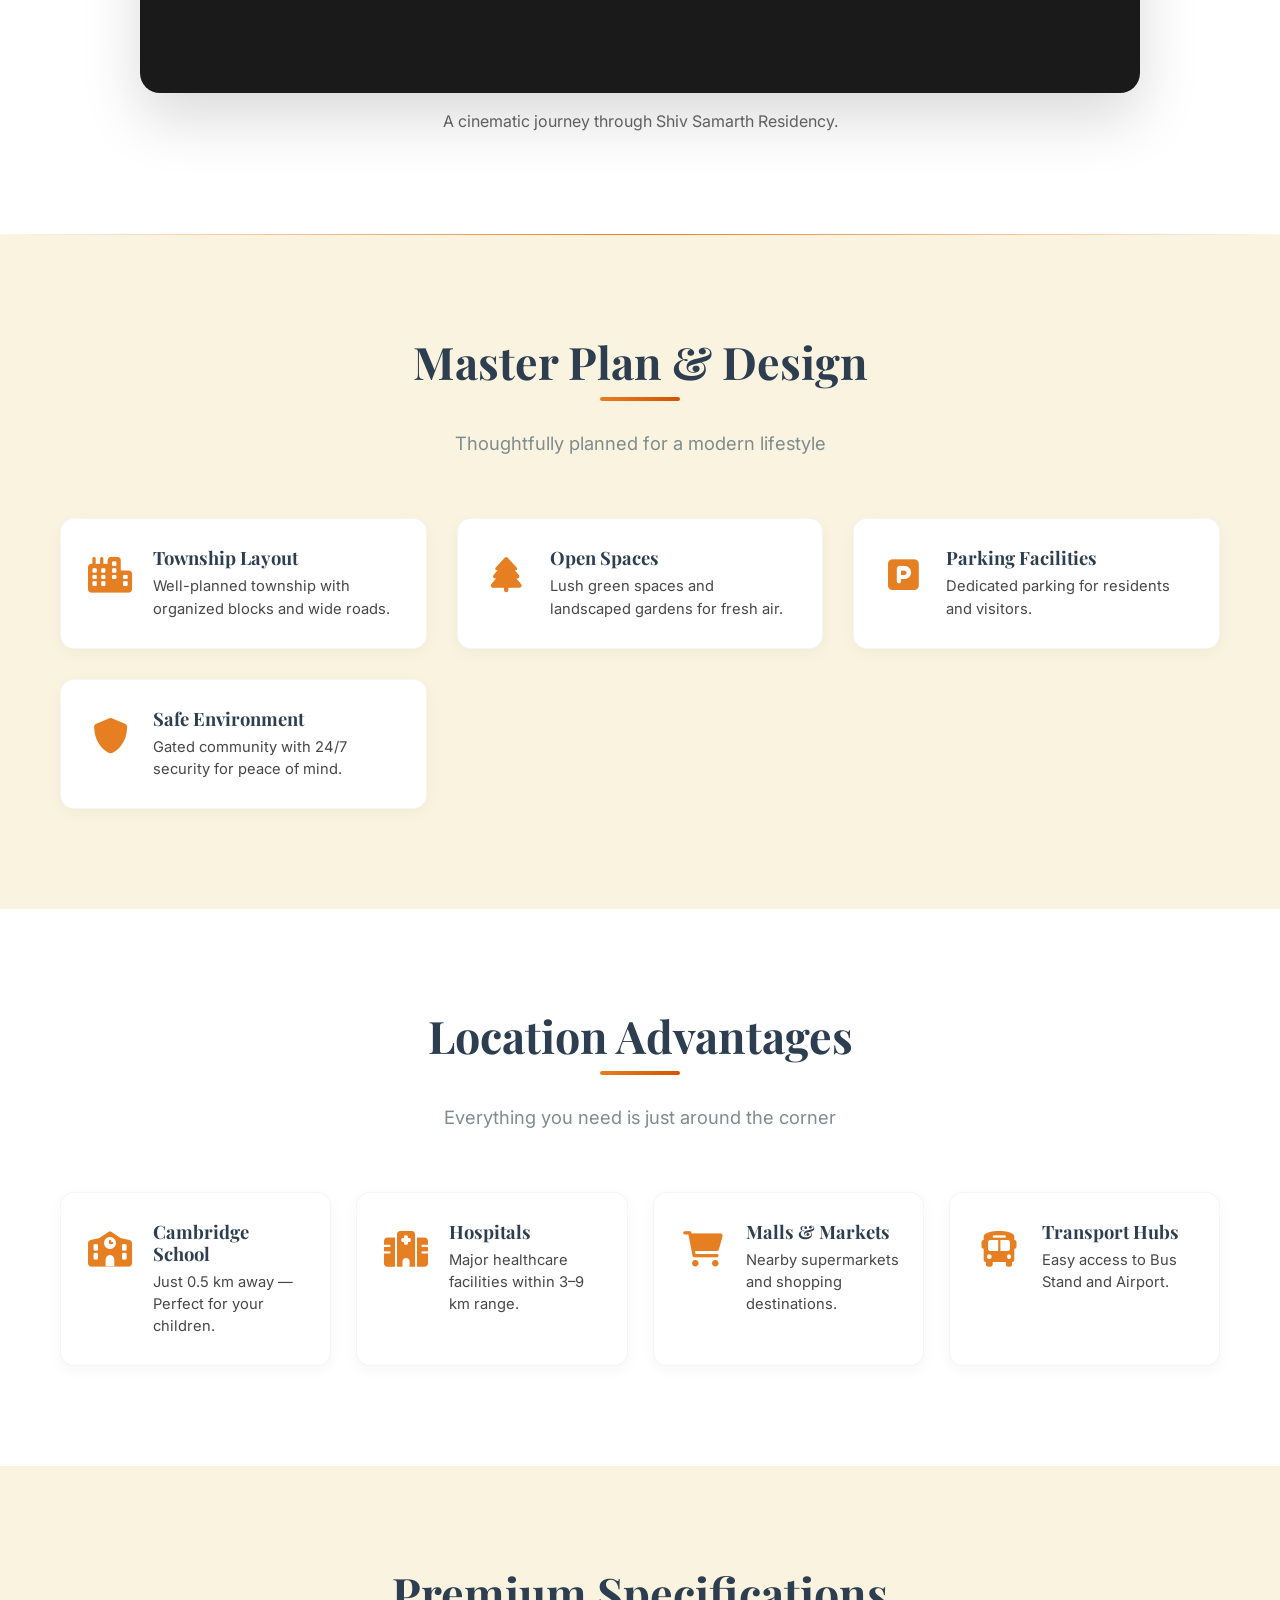
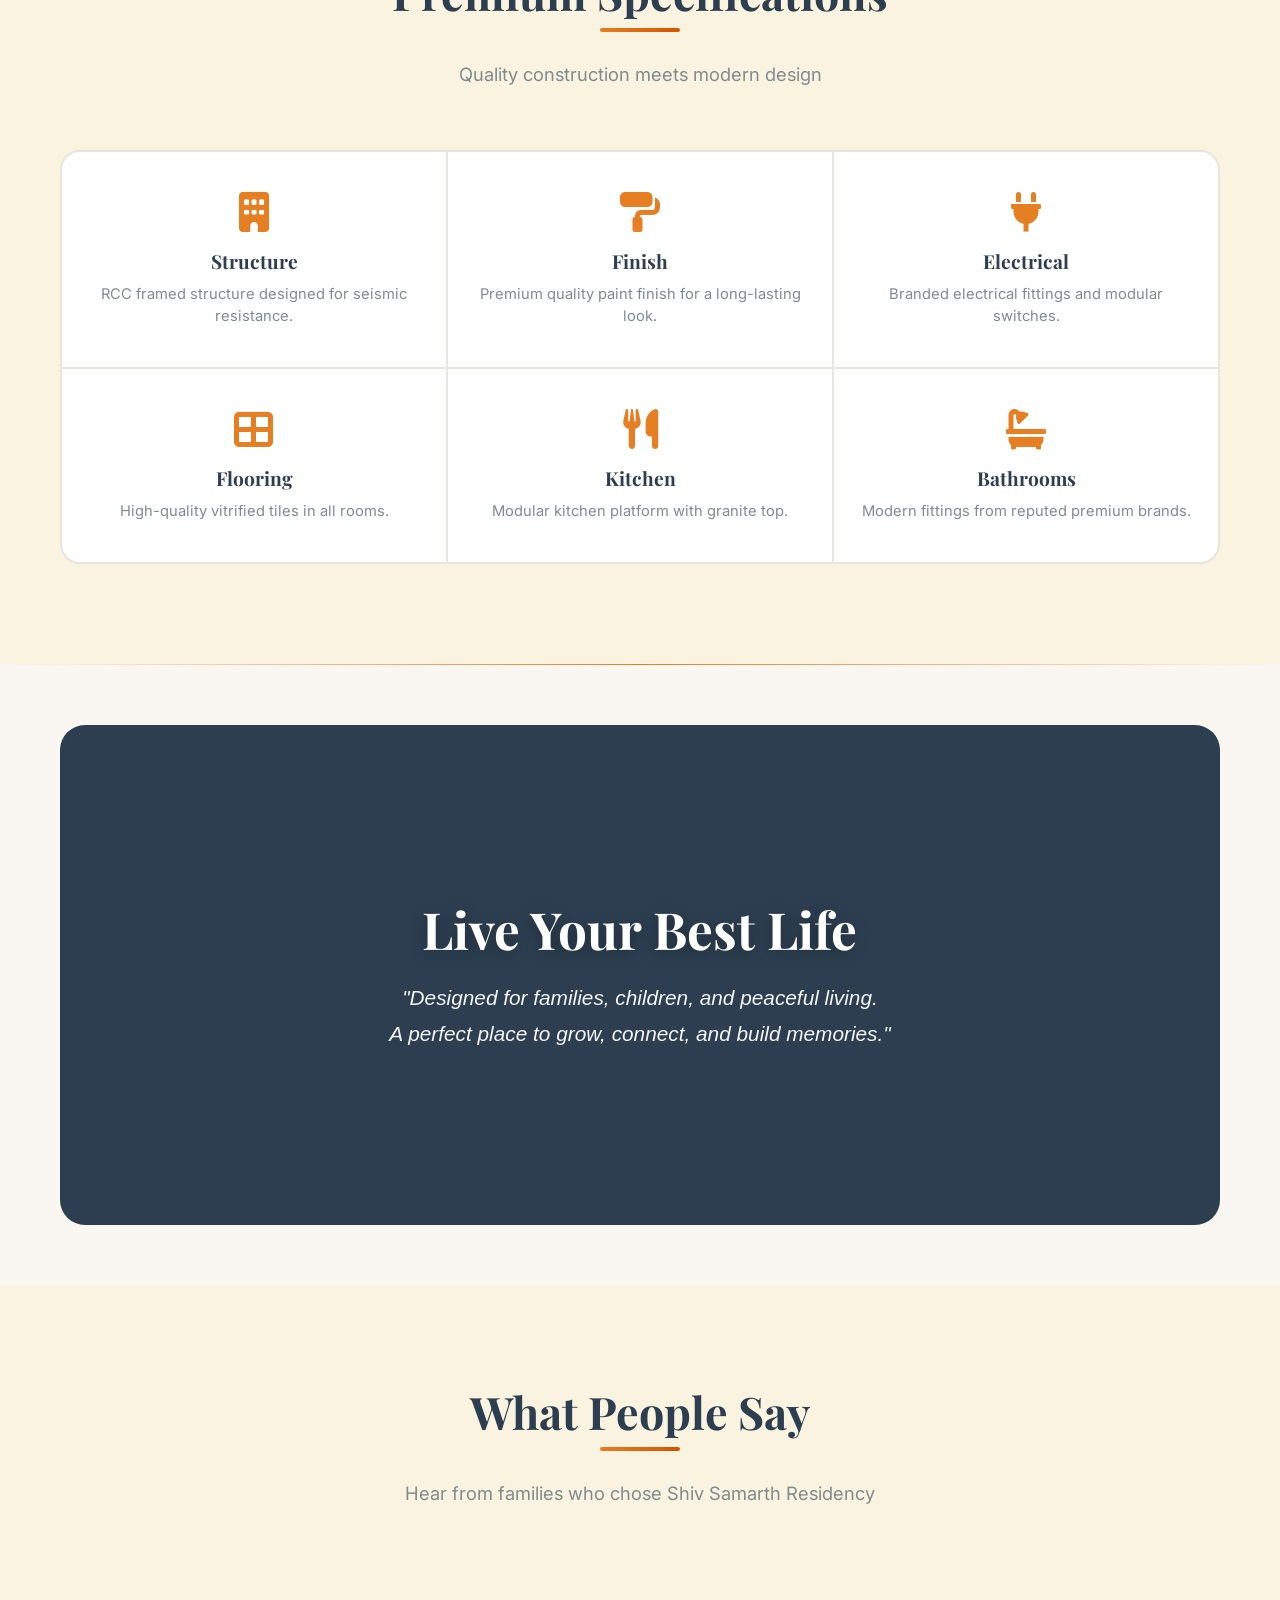
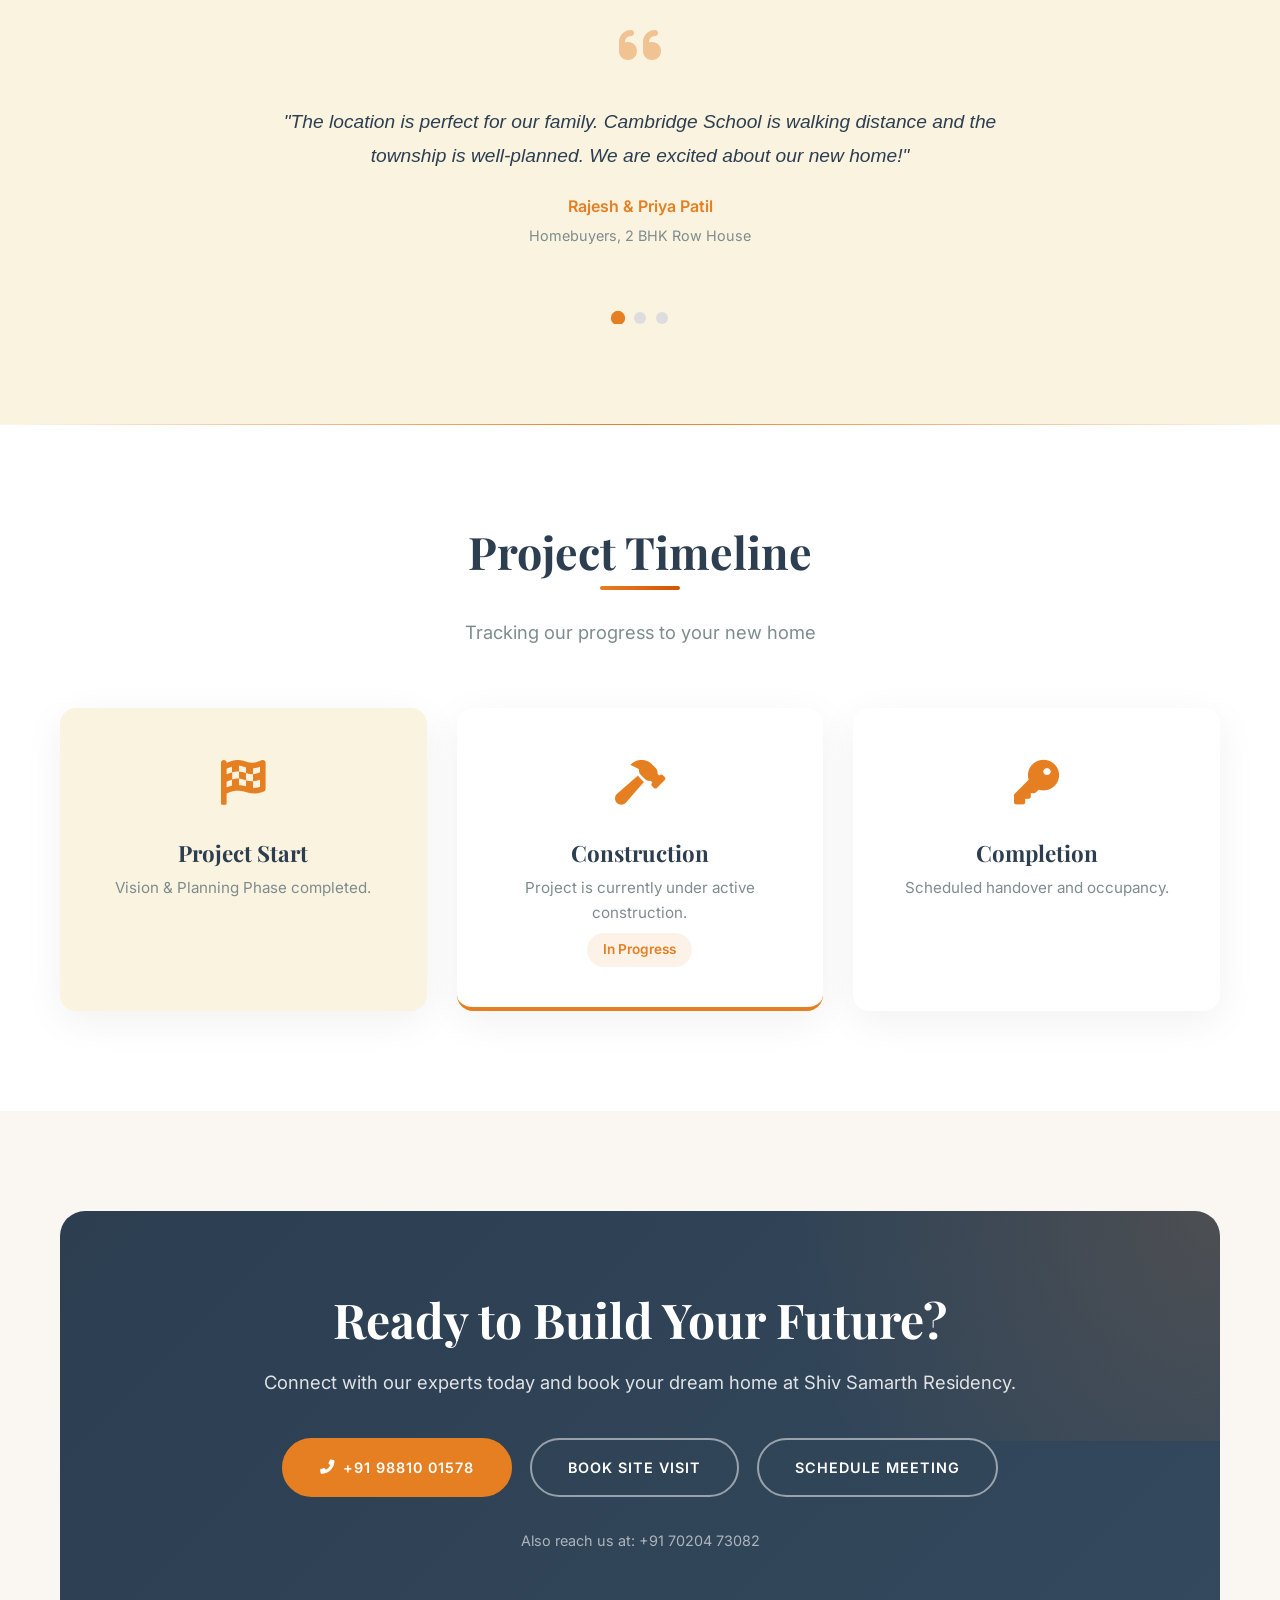
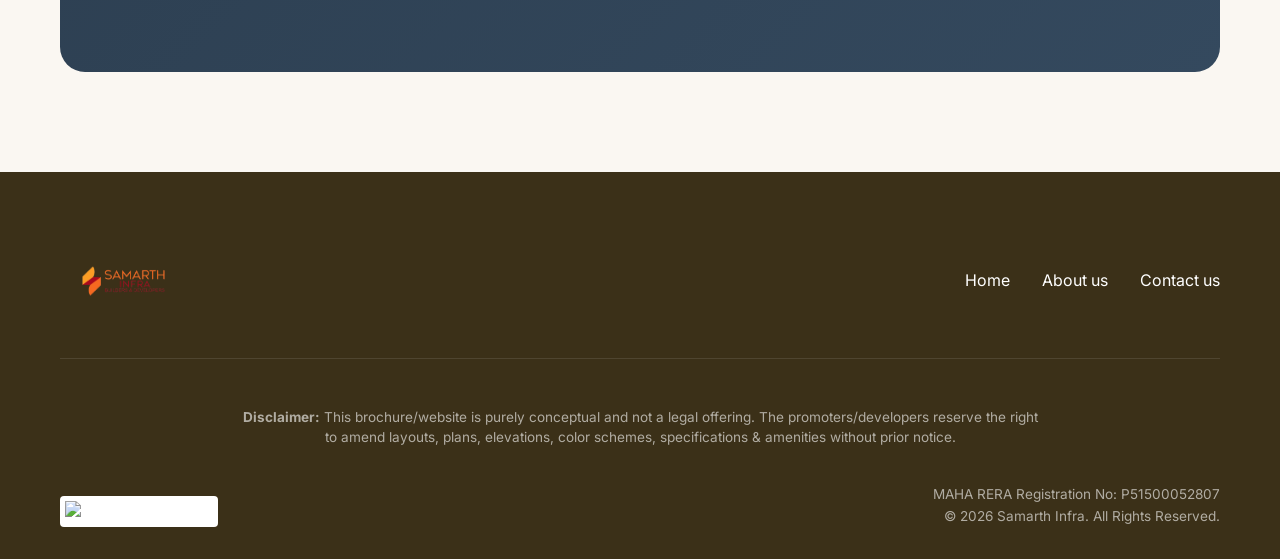
==== commit 4490bee0: "commit" ====
--- a/about.html
+++ b/about.html
@@ -26,7 +26,7 @@
             
             <div class="nav-links">
                 <a href="index.html">Home</a>
-                <a href="about.html" class="active">Overview</a>
+                <a href="about.html" class="active">About us</a>
                 <a href="contact.html">Contact Us</a>
                 <a href="contact.html" class="btn btn-gold nav-cta">Book a Visit</a>
             </div>
@@ -148,7 +148,7 @@
                 <div class="video-walkthrough-container reveal">
                     <div class="video-ratio">
                         <!-- YouTube Placeholder -->
-                        <iframe src="https://www.youtube.com/embed/dQw4w9WgXcQ" title="Project Walkthrough" allowfullscreen></iframe>
+                        <iframe src="https://www.youtube.com/embed/vM0tfMtJDOk" title="Project Walkthrough" allowfullscreen></iframe>
                     </div>
                 </div>
                 <p class="text-center mt-3 text-muted">A cinematic journey through Shiv Samarth Residency.</p>
